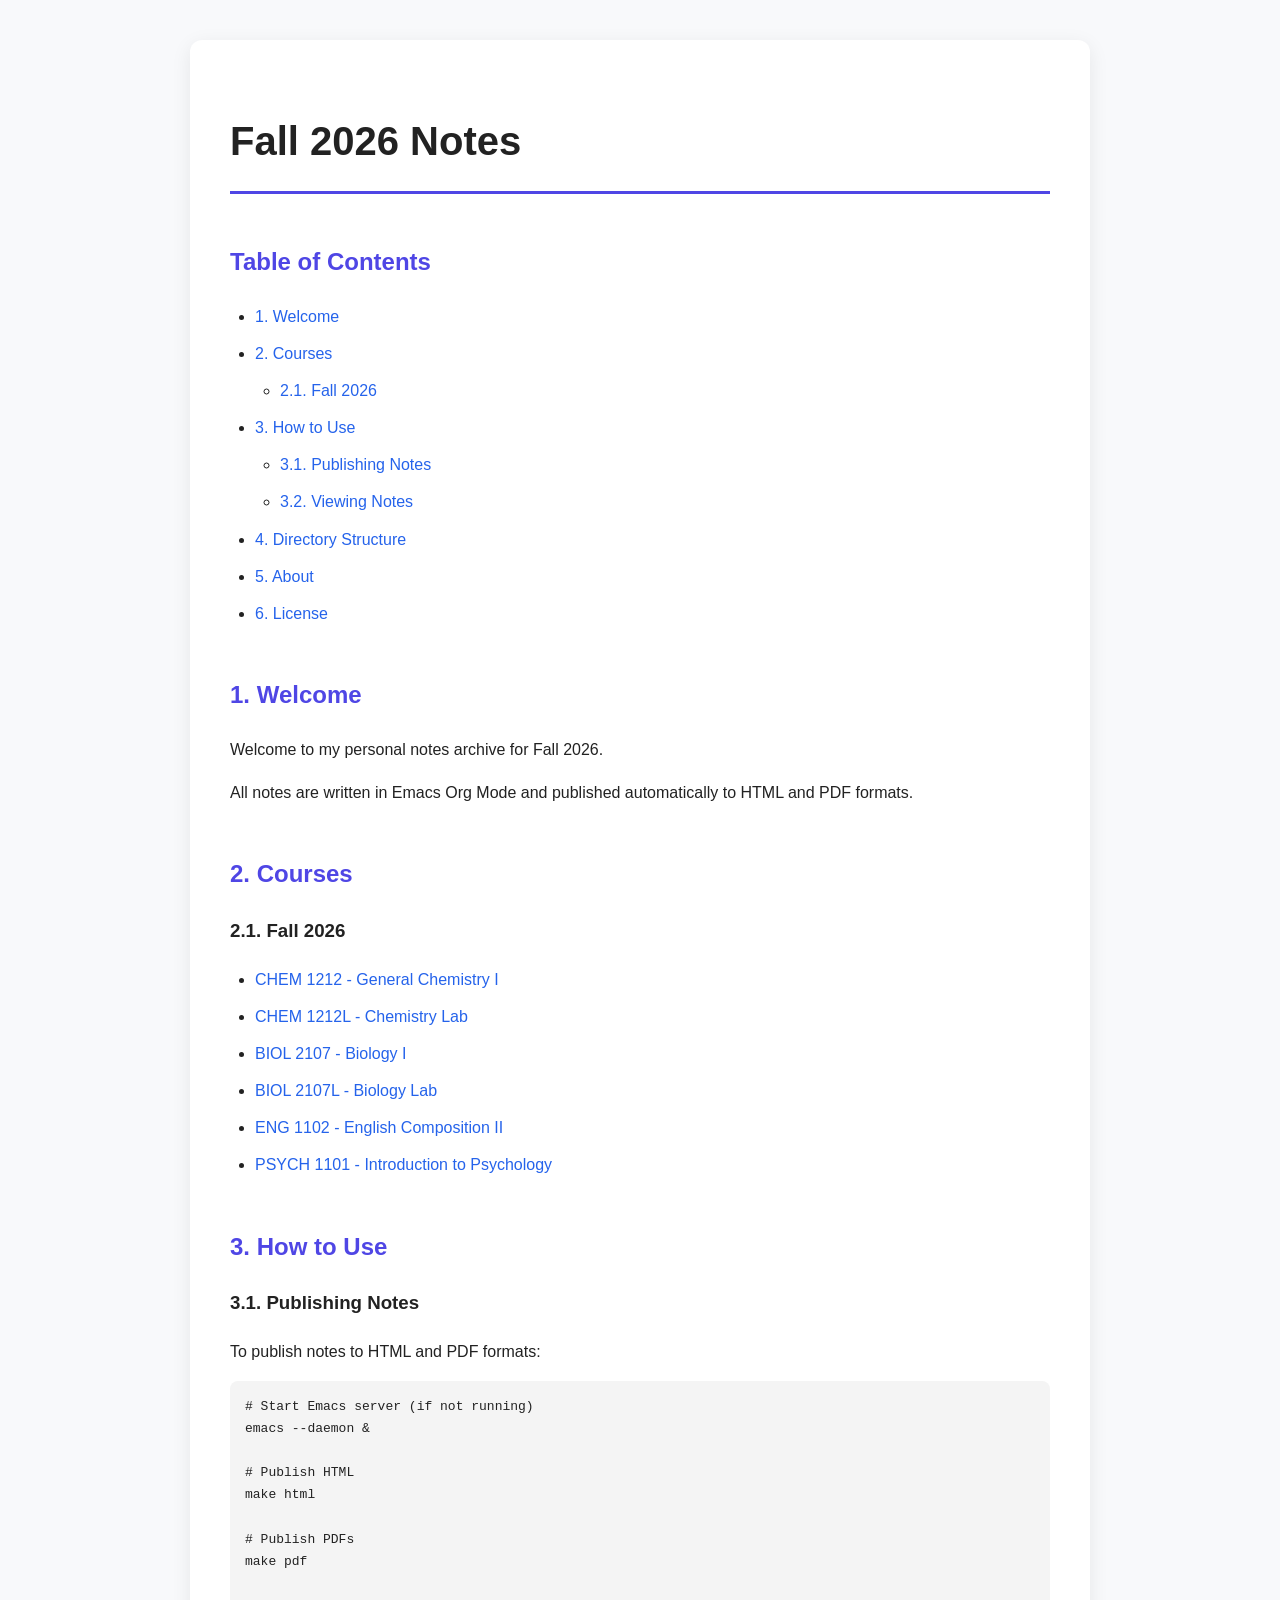
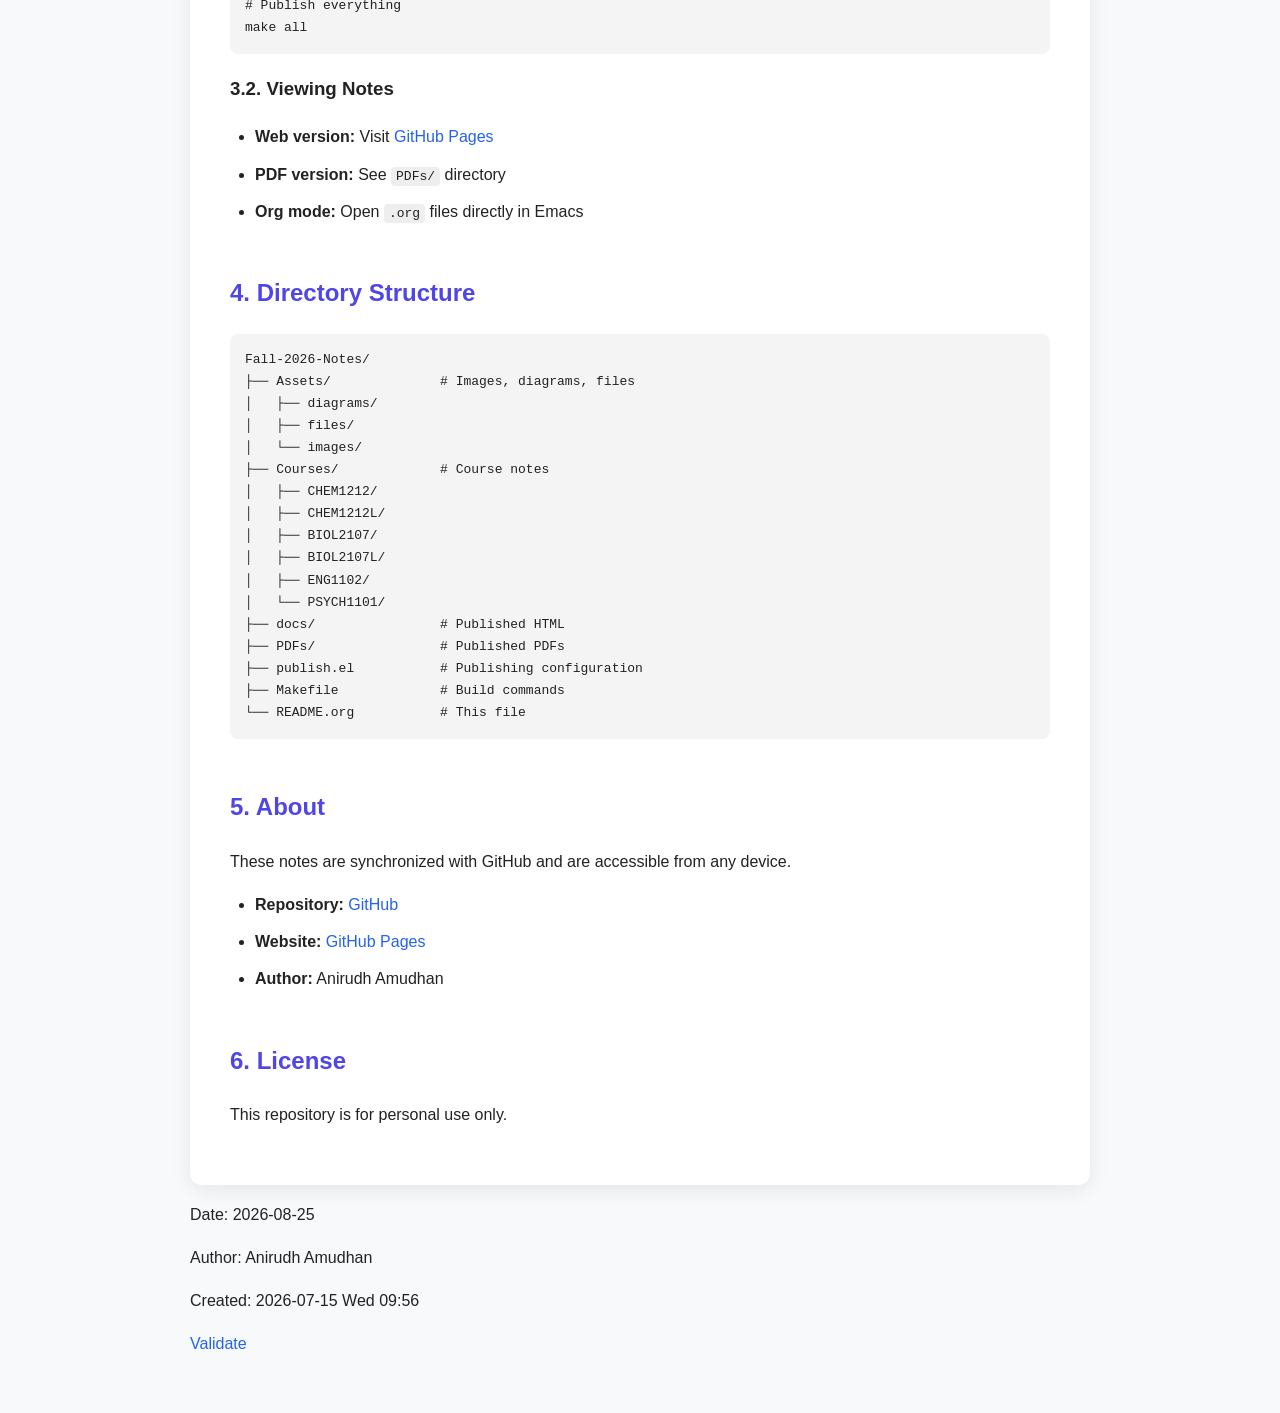
==== docs/index.html @ 88d2b8a2 "Fix homepage to show course links from README.org - Split publish.el into course pages and homepage " ====
<?xml version="1.0" encoding="utf-8"?>
<!DOCTYPE html PUBLIC "-//W3C//DTD XHTML 1.0 Strict//EN"
"http://www.w3.org/TR/xhtml1/DTD/xhtml1-strict.dtd">
<html xmlns="http://www.w3.org/1999/xhtml" lang="en" xml:lang="en">
<head>
<!-- 2026-07-15 Wed 09:56 -->
<meta http-equiv="Content-Type" content="text/html;charset=utf-8" />
<meta name="viewport" content="width=device-width, initial-scale=1" />
<title>Fall 2026 Notes</title>
<meta name="author" content="Anirudh Amudhan" />
<meta name="generator" content="Org Mode" />
<link rel="stylesheet" href="css/style.css" />
</head>
<body>
<div id="content" class="content">
<h1 class="title">Fall 2026 Notes</h1>
<div id="table-of-contents" role="doc-toc">
<h2>Table of Contents</h2>
<div id="text-table-of-contents" role="doc-toc">
<ul>
<li><a href="#org826de14">1. Welcome</a></li>
<li><a href="#org9e696e9">2. Courses</a>
<ul>
<li><a href="#org8367fbf">2.1. Fall 2026</a></li>
</ul>
</li>
<li><a href="#orgd9b76ab">3. How to Use</a>
<ul>
<li><a href="#org2c7f3a4">3.1. Publishing Notes</a></li>
<li><a href="#org93fdc31">3.2. Viewing Notes</a></li>
</ul>
</li>
<li><a href="#orge3d239a">4. Directory Structure</a></li>
<li><a href="#org1a268de">5. About</a></li>
<li><a href="#org29ca7f3">6. License</a></li>
</ul>
</div>
</div>
<div id="outline-container-org826de14" class="outline-2">
<h2 id="org826de14"><span class="section-number-2">1.</span> Welcome</h2>
<div class="outline-text-2" id="text-1">
<p>
Welcome to my personal notes archive for Fall 2026.
</p>

<p>
All notes are written in Emacs Org Mode and published automatically to HTML and PDF formats.
</p>
</div>
</div>
<div id="outline-container-org9e696e9" class="outline-2">
<h2 id="org9e696e9"><span class="section-number-2">2.</span> Courses</h2>
<div class="outline-text-2" id="text-2">
</div>
<div id="outline-container-org8367fbf" class="outline-3">
<h3 id="org8367fbf"><span class="section-number-3">2.1.</span> Fall 2026</h3>
<div class="outline-text-3" id="text-2-1">
<ul class="org-ul">
<li><a href="Courses/CHEM1212/index.html">CHEM 1212 - General Chemistry I</a></li>
<li><a href="Courses/CHEM1212L/index.html">CHEM 1212L - Chemistry Lab</a></li>
<li><a href="Courses/BIOL2107/index.html">BIOL 2107 - Biology I</a></li>
<li><a href="Courses/BIOL2107L/index.html">BIOL 2107L - Biology Lab</a></li>
<li><a href="Courses/ENG1102/index.html">ENG 1102 - English Composition II</a></li>
<li><a href="Courses/PSYCH1101/index.html">PSYCH 1101 - Introduction to Psychology</a></li>
</ul>
</div>
</div>
</div>
<div id="outline-container-orgd9b76ab" class="outline-2">
<h2 id="orgd9b76ab"><span class="section-number-2">3.</span> How to Use</h2>
<div class="outline-text-2" id="text-3">
</div>
<div id="outline-container-org2c7f3a4" class="outline-3">
<h3 id="org2c7f3a4"><span class="section-number-3">3.1.</span> Publishing Notes</h3>
<div class="outline-text-3" id="text-3-1">
<p>
To publish notes to HTML and PDF formats:
</p>

<div class="org-src-container">
<pre class="src src-bash"># Start Emacs server (if not running)
emacs --daemon &amp;

# Publish HTML
make html

# Publish PDFs
make pdf

# Publish everything
make all
</pre>
</div>
</div>
</div>
<div id="outline-container-org93fdc31" class="outline-3">
<h3 id="org93fdc31"><span class="section-number-3">3.2.</span> Viewing Notes</h3>
<div class="outline-text-3" id="text-3-2">
<ul class="org-ul">
<li><b>Web version:</b> Visit <a href="https://anirudhamudhan2008-sudo.github.io/Fall-2026-Notes/">GitHub Pages</a></li>
<li><b>PDF version:</b> See <code>PDFs/</code> directory</li>
<li><b>Org mode:</b> Open <code>.org</code> files directly in Emacs</li>
</ul>
</div>
</div>
</div>
<div id="outline-container-orge3d239a" class="outline-2">
<h2 id="orge3d239a"><span class="section-number-2">4.</span> Directory Structure</h2>
<div class="outline-text-2" id="text-4">
<div class="org-src-container">
<pre class="src src-nil">Fall-2026-Notes/
├── Assets/              # Images, diagrams, files
│   ├── diagrams/
│   ├── files/
│   └── images/
├── Courses/             # Course notes
│   ├── CHEM1212/
│   ├── CHEM1212L/
│   ├── BIOL2107/
│   ├── BIOL2107L/
│   ├── ENG1102/
│   └── PSYCH1101/
├── docs/                # Published HTML
├── PDFs/                # Published PDFs
├── publish.el           # Publishing configuration
├── Makefile             # Build commands
└── README.org           # This file
</pre>
</div>
</div>
</div>
<div id="outline-container-org1a268de" class="outline-2">
<h2 id="org1a268de"><span class="section-number-2">5.</span> About</h2>
<div class="outline-text-2" id="text-5">
<p>
These notes are synchronized with GitHub and are accessible from any device.
</p>

<ul class="org-ul">
<li><b>Repository:</b> <a href="https://github.com/anirudhamudhan2008-sudo/Fall-2026-Notes">GitHub</a></li>
<li><b>Website:</b> <a href="https://anirudhamudhan2008-sudo.github.io/Fall-2026-Notes/">GitHub Pages</a></li>
<li><b>Author:</b> Anirudh Amudhan</li>
</ul>
</div>
</div>
<div id="outline-container-org29ca7f3" class="outline-2">
<h2 id="org29ca7f3"><span class="section-number-2">6.</span> License</h2>
<div class="outline-text-2" id="text-6">
<p>
This repository is for personal use only.
</p>
</div>
</div>
</div>
<div id="postamble" class="status">
<p class="date">Date: 2026-08-25</p>
<p class="author">Author: Anirudh Amudhan</p>
<p class="date">Created: 2026-07-15 Wed 09:56</p>
<p class="validation"><a href="https://validator.w3.org/check?uri=referer">Validate</a></p>
</div>
</body>
</html>
---- docs/css/style.css ----
body {
    font-family: -apple-system, BlinkMacSystemFont, "Segoe UI", sans-serif;
    max-width: 900px;
    margin: auto;
    padding: 40px;
    background: #f8f9fb;
    color: #222;
    line-height: 1.7;
}

#content {
    background: white;
    padding: 40px;
    border-radius: 12px;
    box-shadow: 0 5px 20px rgba(0,0,0,.08);
}

h1 {
    font-size: 2.5em;
    border-bottom: 3px solid #4f46e5;
    padding-bottom: .4em;
}

h2 {
    color: #4f46e5;
    margin-top: 2em;
}

a {
    color: #2563eb;
    text-decoration: none;
}

a:hover {
    text-decoration: underline;
}

ul {
    padding-left: 25px;
}

li {
    margin: 10px 0;
}

pre {
    background: #f4f4f4;
    padding: 15px;
    border-radius: 8px;
    overflow-x: auto;
}

code {
    background: #eeeeee;
    padding: 2px 5px;
    border-radius: 4px;
}
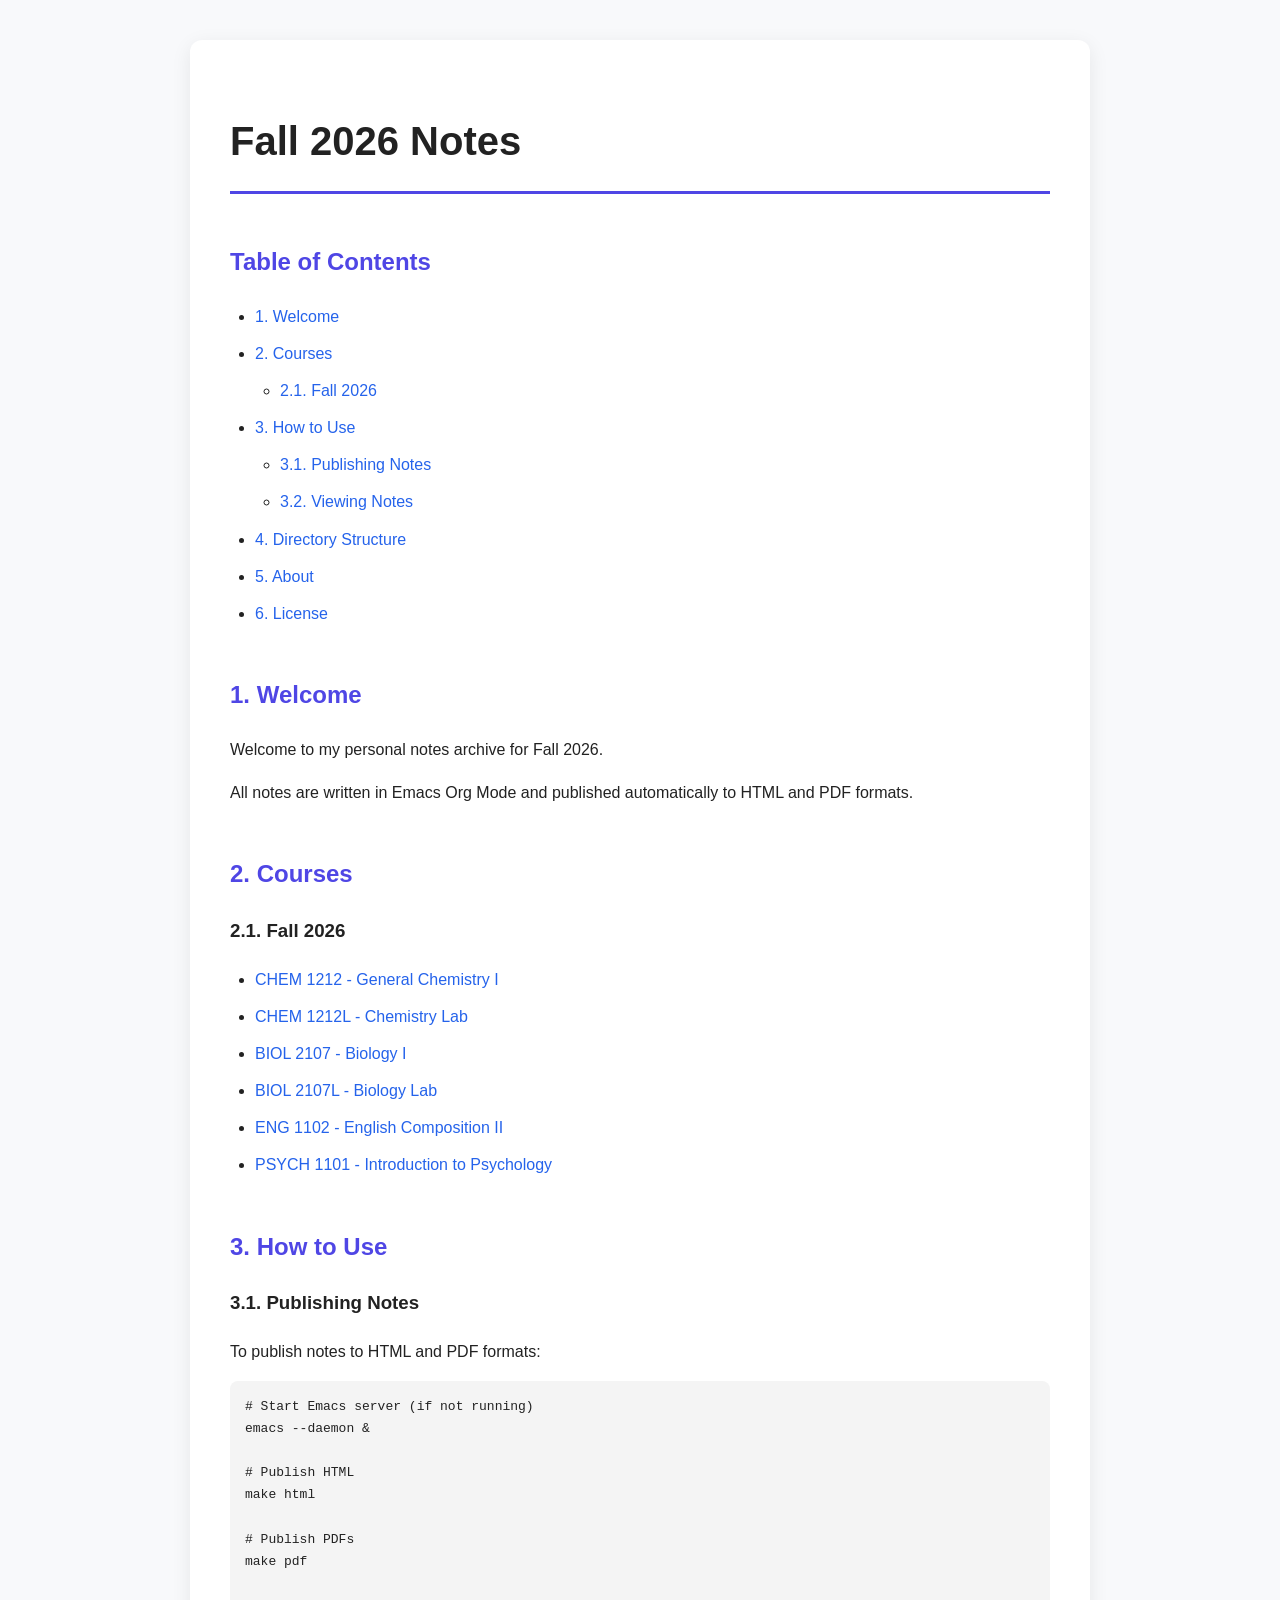
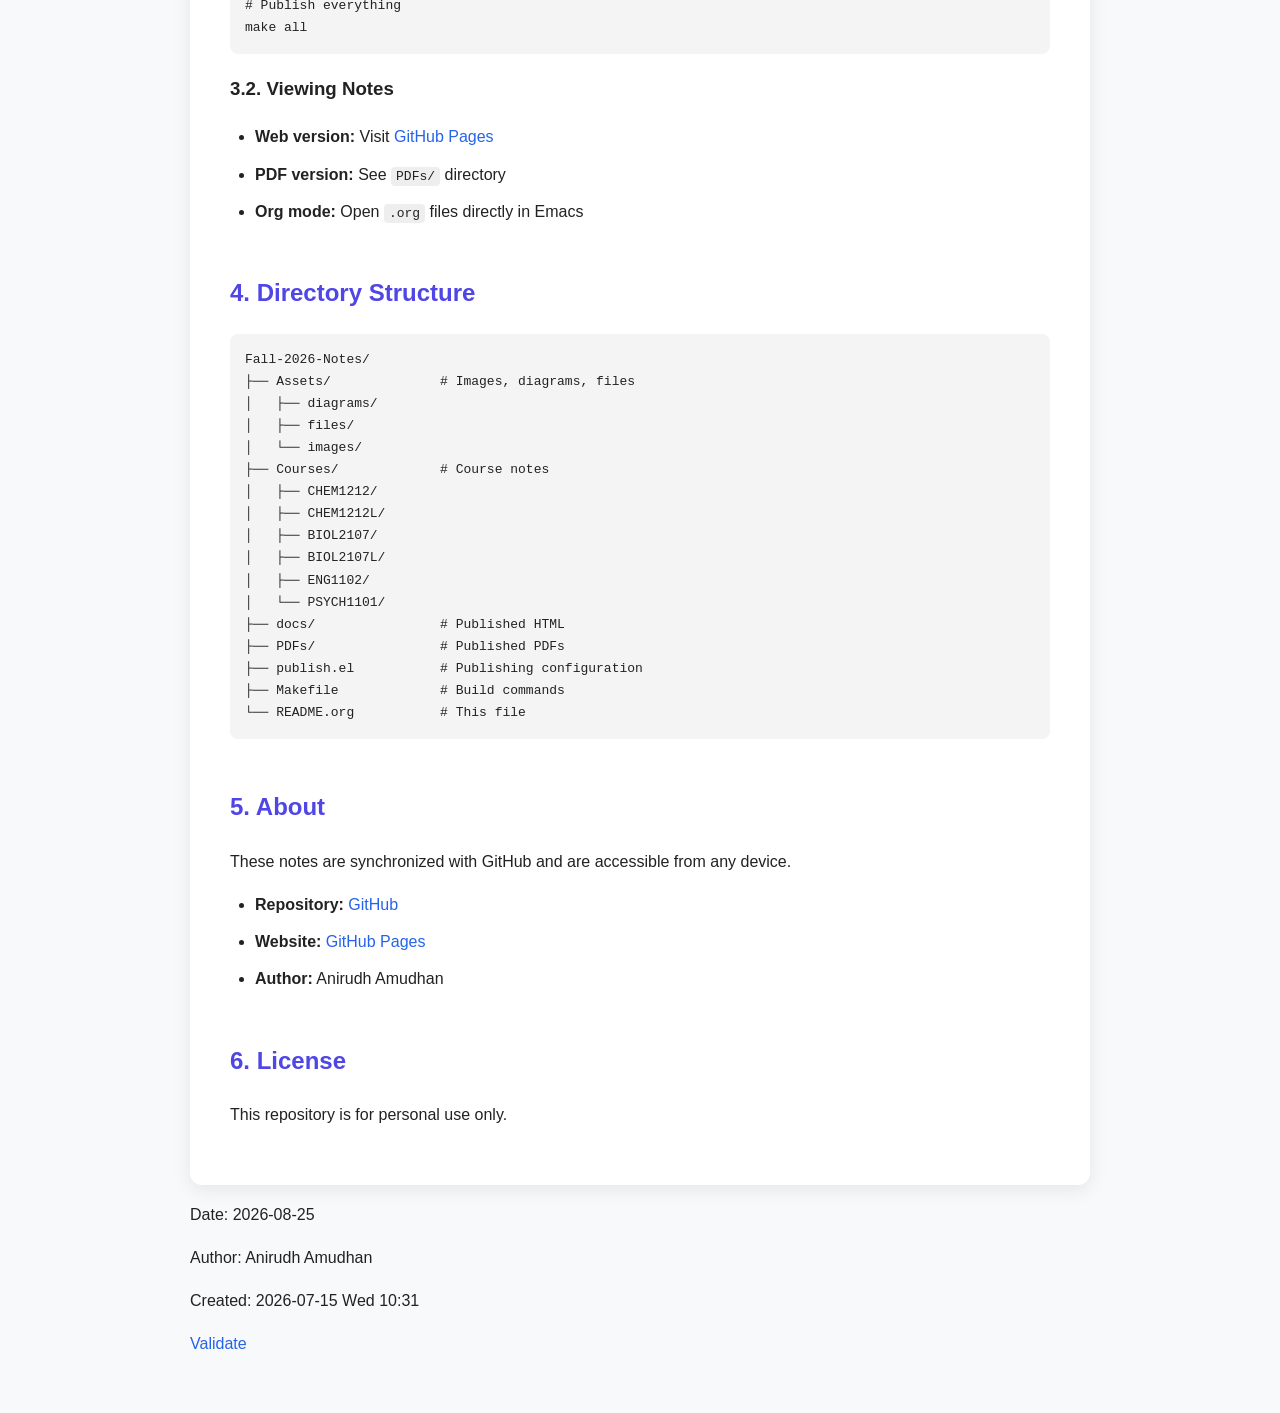
==== commit 443054e0: "Strip course templates to minimal headers" ====
--- a/docs/index.html
+++ b/docs/index.html
@@ -3,7 +3,7 @@
 "http://www.w3.org/TR/xhtml1/DTD/xhtml1-strict.dtd">
 <html xmlns="http://www.w3.org/1999/xhtml" lang="en" xml:lang="en">
 <head>
-<!-- 2026-07-15 Wed 09:56 -->
+<!-- 2026-07-15 Wed 10:31 -->
 <meta http-equiv="Content-Type" content="text/html;charset=utf-8" />
 <meta name="viewport" content="width=device-width, initial-scale=1" />
 <title>Fall 2026 Notes</title>
@@ -18,26 +18,26 @@
 <h2>Table of Contents</h2>
 <div id="text-table-of-contents" role="doc-toc">
 <ul>
-<li><a href="#org826de14">1. Welcome</a></li>
-<li><a href="#org9e696e9">2. Courses</a>
+<li><a href="#org5e2c9c4">1. Welcome</a></li>
+<li><a href="#org1e473df">2. Courses</a>
 <ul>
-<li><a href="#org8367fbf">2.1. Fall 2026</a></li>
+<li><a href="#org0cdcfad">2.1. Fall 2026</a></li>
 </ul>
 </li>
-<li><a href="#orgd9b76ab">3. How to Use</a>
+<li><a href="#org1c85492">3. How to Use</a>
 <ul>
-<li><a href="#org2c7f3a4">3.1. Publishing Notes</a></li>
-<li><a href="#org93fdc31">3.2. Viewing Notes</a></li>
+<li><a href="#org41834ad">3.1. Publishing Notes</a></li>
+<li><a href="#org9daf7d3">3.2. Viewing Notes</a></li>
 </ul>
 </li>
-<li><a href="#orge3d239a">4. Directory Structure</a></li>
-<li><a href="#org1a268de">5. About</a></li>
-<li><a href="#org29ca7f3">6. License</a></li>
+<li><a href="#org352fda7">4. Directory Structure</a></li>
+<li><a href="#org4aa1f5e">5. About</a></li>
+<li><a href="#orgd0a2be2">6. License</a></li>
 </ul>
 </div>
 </div>
-<div id="outline-container-org826de14" class="outline-2">
-<h2 id="org826de14"><span class="section-number-2">1.</span> Welcome</h2>
+<div id="outline-container-org5e2c9c4" class="outline-2">
+<h2 id="org5e2c9c4"><span class="section-number-2">1.</span> Welcome</h2>
 <div class="outline-text-2" id="text-1">
 <p>
 Welcome to my personal notes archive for Fall 2026.
@@ -48,12 +48,12 @@
 </p>
 </div>
 </div>
-<div id="outline-container-org9e696e9" class="outline-2">
-<h2 id="org9e696e9"><span class="section-number-2">2.</span> Courses</h2>
+<div id="outline-container-org1e473df" class="outline-2">
+<h2 id="org1e473df"><span class="section-number-2">2.</span> Courses</h2>
 <div class="outline-text-2" id="text-2">
 </div>
-<div id="outline-container-org8367fbf" class="outline-3">
-<h3 id="org8367fbf"><span class="section-number-3">2.1.</span> Fall 2026</h3>
+<div id="outline-container-org0cdcfad" class="outline-3">
+<h3 id="org0cdcfad"><span class="section-number-3">2.1.</span> Fall 2026</h3>
 <div class="outline-text-3" id="text-2-1">
 <ul class="org-ul">
 <li><a href="Courses/CHEM1212/index.html">CHEM 1212 - General Chemistry I</a></li>
@@ -66,12 +66,12 @@
 </div>
 </div>
 </div>
-<div id="outline-container-orgd9b76ab" class="outline-2">
-<h2 id="orgd9b76ab"><span class="section-number-2">3.</span> How to Use</h2>
+<div id="outline-container-org1c85492" class="outline-2">
+<h2 id="org1c85492"><span class="section-number-2">3.</span> How to Use</h2>
 <div class="outline-text-2" id="text-3">
 </div>
-<div id="outline-container-org2c7f3a4" class="outline-3">
-<h3 id="org2c7f3a4"><span class="section-number-3">3.1.</span> Publishing Notes</h3>
+<div id="outline-container-org41834ad" class="outline-3">
+<h3 id="org41834ad"><span class="section-number-3">3.1.</span> Publishing Notes</h3>
 <div class="outline-text-3" id="text-3-1">
 <p>
 To publish notes to HTML and PDF formats:
@@ -93,8 +93,8 @@
 </div>
 </div>
 </div>
-<div id="outline-container-org93fdc31" class="outline-3">
-<h3 id="org93fdc31"><span class="section-number-3">3.2.</span> Viewing Notes</h3>
+<div id="outline-container-org9daf7d3" class="outline-3">
+<h3 id="org9daf7d3"><span class="section-number-3">3.2.</span> Viewing Notes</h3>
 <div class="outline-text-3" id="text-3-2">
 <ul class="org-ul">
 <li><b>Web version:</b> Visit <a href="https://anirudhamudhan2008-sudo.github.io/Fall-2026-Notes/">GitHub Pages</a></li>
@@ -104,8 +104,8 @@
 </div>
 </div>
 </div>
-<div id="outline-container-orge3d239a" class="outline-2">
-<h2 id="orge3d239a"><span class="section-number-2">4.</span> Directory Structure</h2>
+<div id="outline-container-org352fda7" class="outline-2">
+<h2 id="org352fda7"><span class="section-number-2">4.</span> Directory Structure</h2>
 <div class="outline-text-2" id="text-4">
 <div class="org-src-container">
 <pre class="src src-nil">Fall-2026-Notes/
@@ -129,8 +129,8 @@
 </div>
 </div>
 </div>
-<div id="outline-container-org1a268de" class="outline-2">
-<h2 id="org1a268de"><span class="section-number-2">5.</span> About</h2>
+<div id="outline-container-org4aa1f5e" class="outline-2">
+<h2 id="org4aa1f5e"><span class="section-number-2">5.</span> About</h2>
 <div class="outline-text-2" id="text-5">
 <p>
 These notes are synchronized with GitHub and are accessible from any device.
@@ -143,8 +143,8 @@
 </ul>
 </div>
 </div>
-<div id="outline-container-org29ca7f3" class="outline-2">
-<h2 id="org29ca7f3"><span class="section-number-2">6.</span> License</h2>
+<div id="outline-container-orgd0a2be2" class="outline-2">
+<h2 id="orgd0a2be2"><span class="section-number-2">6.</span> License</h2>
 <div class="outline-text-2" id="text-6">
 <p>
 This repository is for personal use only.
@@ -155,7 +155,7 @@
 <div id="postamble" class="status">
 <p class="date">Date: 2026-08-25</p>
 <p class="author">Author: Anirudh Amudhan</p>
-<p class="date">Created: 2026-07-15 Wed 09:56</p>
+<p class="date">Created: 2026-07-15 Wed 10:31</p>
 <p class="validation"><a href="https://validator.w3.org/check?uri=referer">Validate</a></p>
 </div>
 </body>
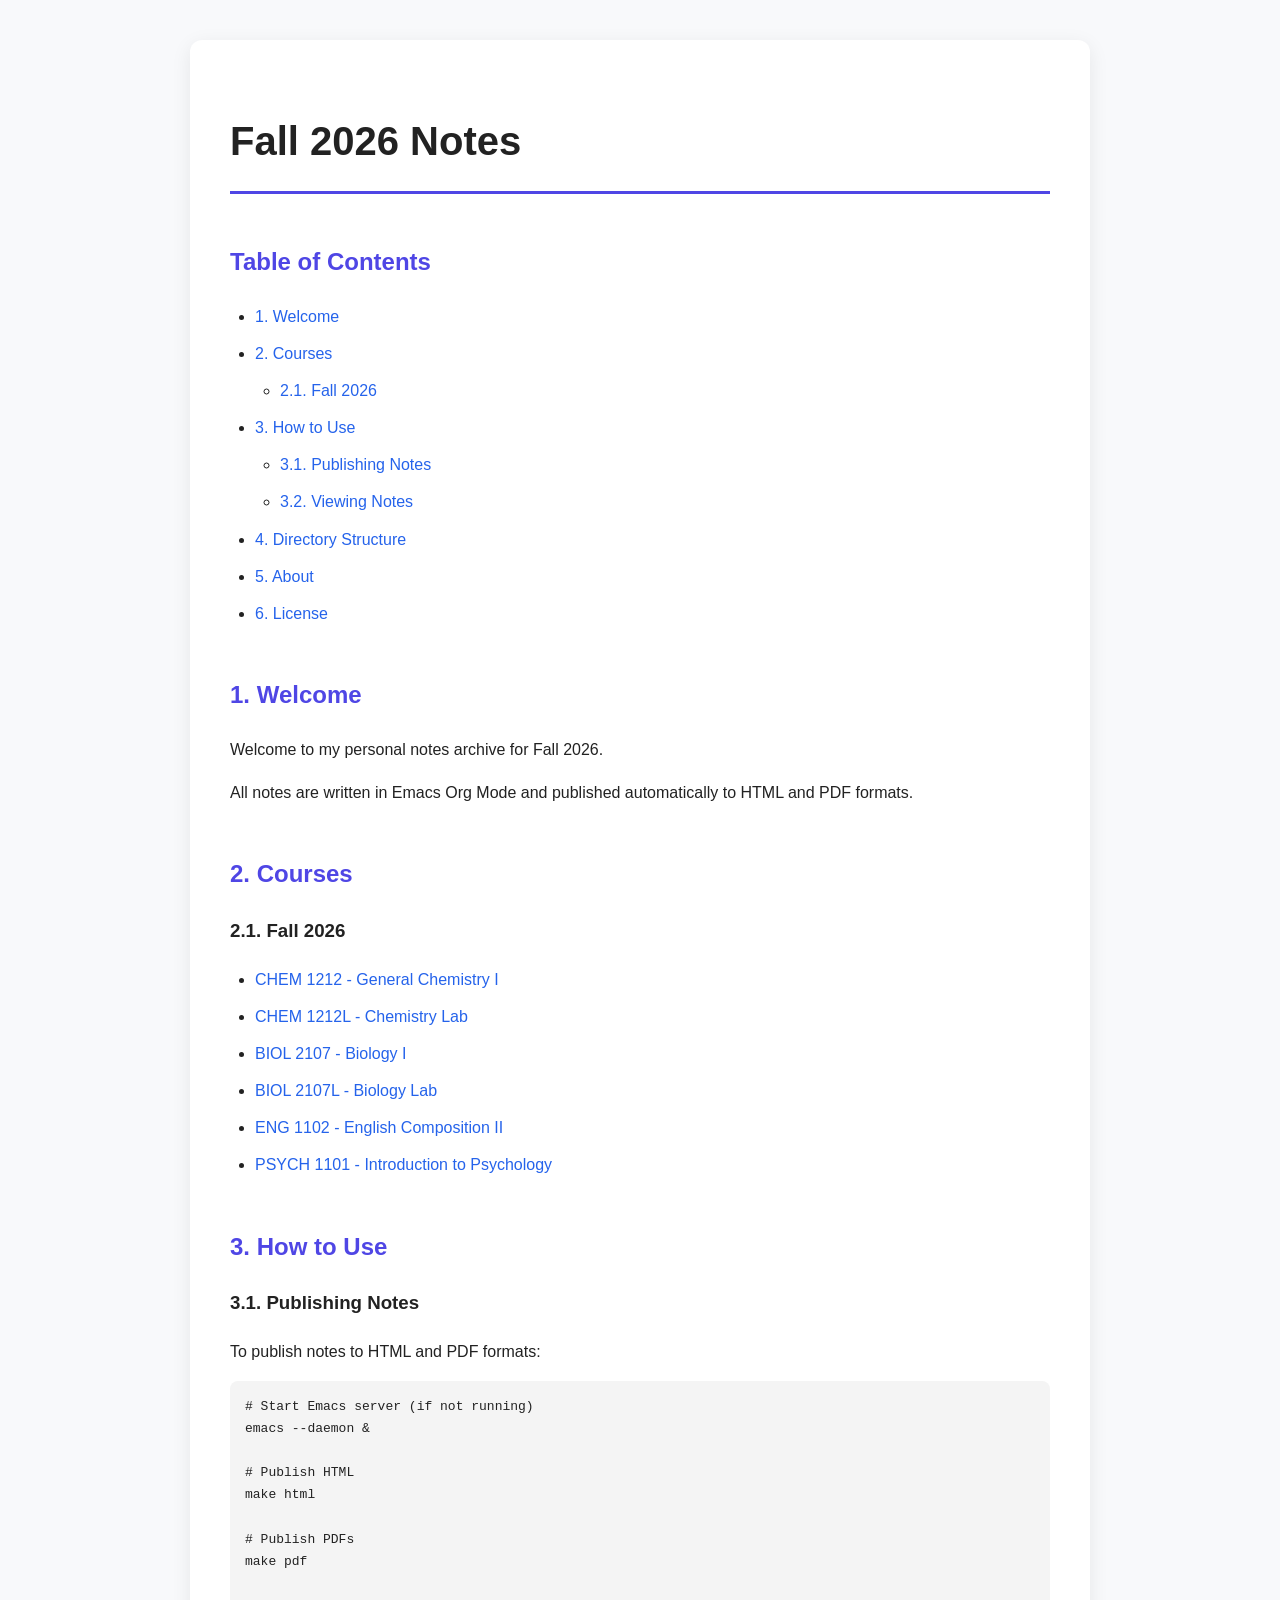
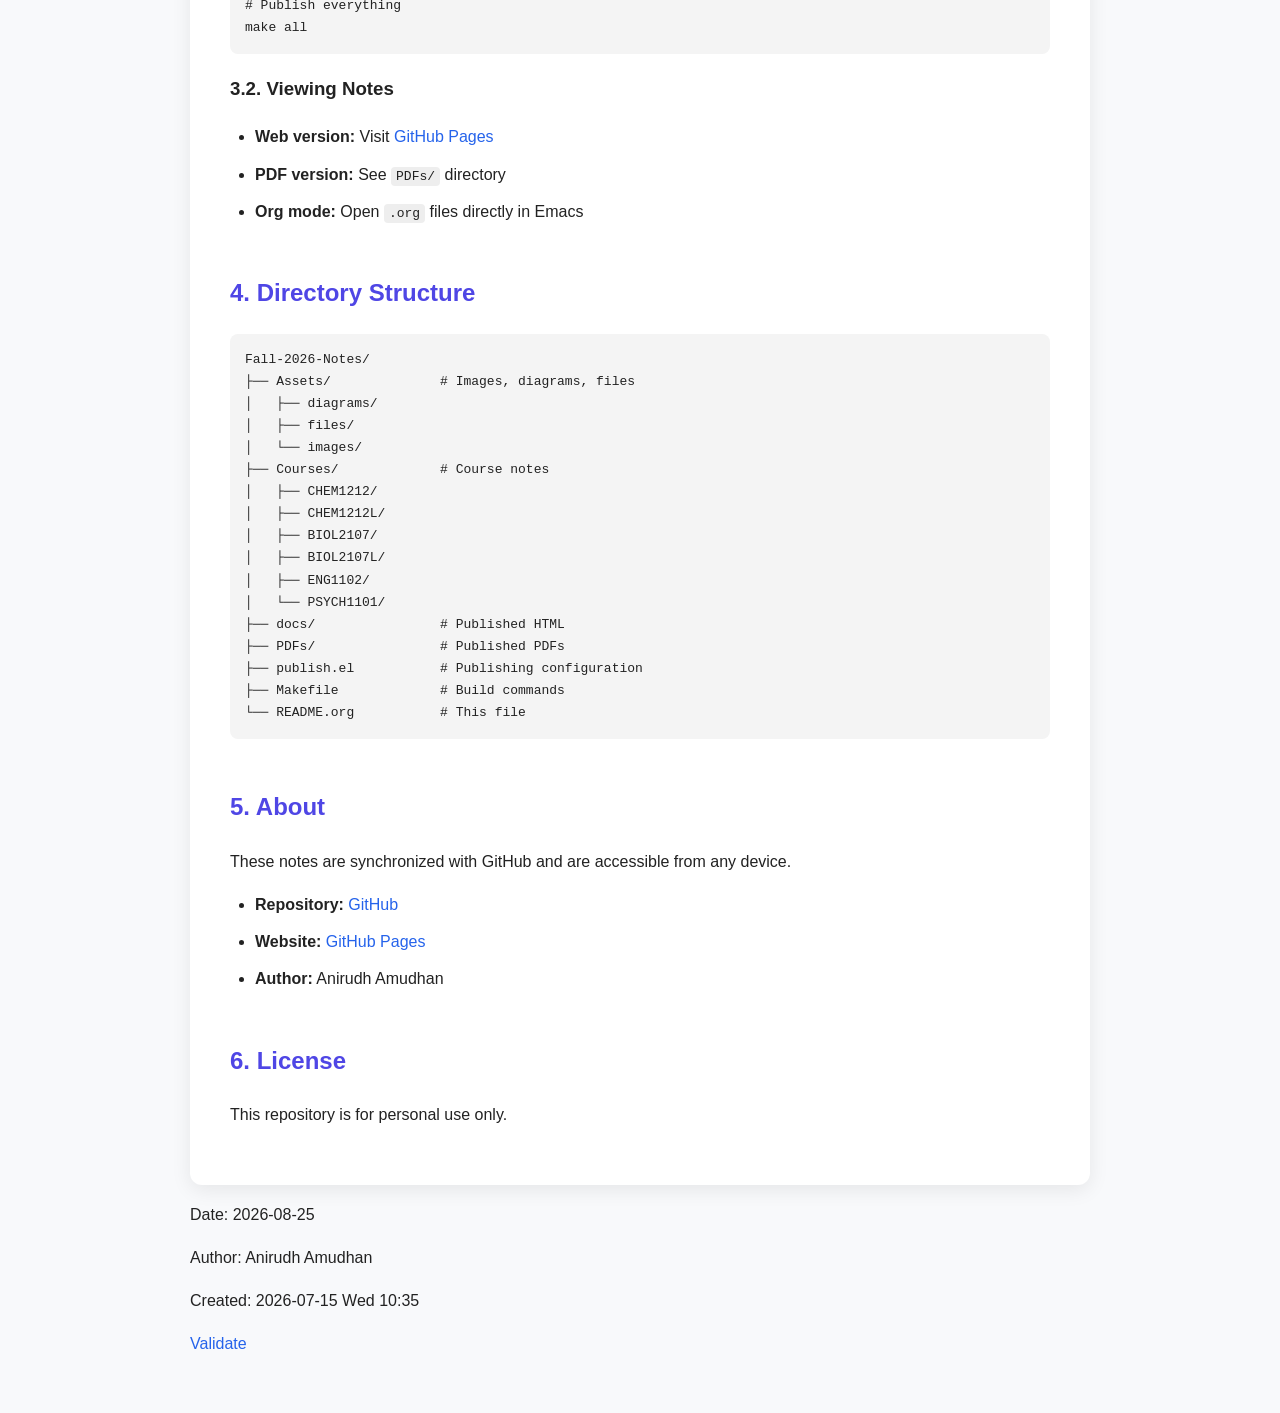
==== commit 5d0ba580: "Clear publish cache and regenerate all HTML" ====
--- a/docs/index.html
+++ b/docs/index.html
@@ -3,7 +3,7 @@
 "http://www.w3.org/TR/xhtml1/DTD/xhtml1-strict.dtd">
 <html xmlns="http://www.w3.org/1999/xhtml" lang="en" xml:lang="en">
 <head>
-<!-- 2026-07-15 Wed 10:31 -->
+<!-- 2026-07-15 Wed 10:35 -->
 <meta http-equiv="Content-Type" content="text/html;charset=utf-8" />
 <meta name="viewport" content="width=device-width, initial-scale=1" />
 <title>Fall 2026 Notes</title>
@@ -18,26 +18,26 @@
 <h2>Table of Contents</h2>
 <div id="text-table-of-contents" role="doc-toc">
 <ul>
-<li><a href="#org5e2c9c4">1. Welcome</a></li>
-<li><a href="#org1e473df">2. Courses</a>
+<li><a href="#orgc6f60c0">1. Welcome</a></li>
+<li><a href="#orga45af94">2. Courses</a>
 <ul>
-<li><a href="#org0cdcfad">2.1. Fall 2026</a></li>
+<li><a href="#org72126eb">2.1. Fall 2026</a></li>
 </ul>
 </li>
-<li><a href="#org1c85492">3. How to Use</a>
+<li><a href="#org641904d">3. How to Use</a>
 <ul>
-<li><a href="#org41834ad">3.1. Publishing Notes</a></li>
-<li><a href="#org9daf7d3">3.2. Viewing Notes</a></li>
+<li><a href="#org801814f">3.1. Publishing Notes</a></li>
+<li><a href="#org4b0f706">3.2. Viewing Notes</a></li>
 </ul>
 </li>
-<li><a href="#org352fda7">4. Directory Structure</a></li>
-<li><a href="#org4aa1f5e">5. About</a></li>
-<li><a href="#orgd0a2be2">6. License</a></li>
+<li><a href="#orgc5f446e">4. Directory Structure</a></li>
+<li><a href="#org8c2c9dd">5. About</a></li>
+<li><a href="#org0dc1239">6. License</a></li>
 </ul>
 </div>
 </div>
-<div id="outline-container-org5e2c9c4" class="outline-2">
-<h2 id="org5e2c9c4"><span class="section-number-2">1.</span> Welcome</h2>
+<div id="outline-container-orgc6f60c0" class="outline-2">
+<h2 id="orgc6f60c0"><span class="section-number-2">1.</span> Welcome</h2>
 <div class="outline-text-2" id="text-1">
 <p>
 Welcome to my personal notes archive for Fall 2026.
@@ -48,12 +48,12 @@
 </p>
 </div>
 </div>
-<div id="outline-container-org1e473df" class="outline-2">
-<h2 id="org1e473df"><span class="section-number-2">2.</span> Courses</h2>
+<div id="outline-container-orga45af94" class="outline-2">
+<h2 id="orga45af94"><span class="section-number-2">2.</span> Courses</h2>
 <div class="outline-text-2" id="text-2">
 </div>
-<div id="outline-container-org0cdcfad" class="outline-3">
-<h3 id="org0cdcfad"><span class="section-number-3">2.1.</span> Fall 2026</h3>
+<div id="outline-container-org72126eb" class="outline-3">
+<h3 id="org72126eb"><span class="section-number-3">2.1.</span> Fall 2026</h3>
 <div class="outline-text-3" id="text-2-1">
 <ul class="org-ul">
 <li><a href="Courses/CHEM1212/index.html">CHEM 1212 - General Chemistry I</a></li>
@@ -66,12 +66,12 @@
 </div>
 </div>
 </div>
-<div id="outline-container-org1c85492" class="outline-2">
-<h2 id="org1c85492"><span class="section-number-2">3.</span> How to Use</h2>
+<div id="outline-container-org641904d" class="outline-2">
+<h2 id="org641904d"><span class="section-number-2">3.</span> How to Use</h2>
 <div class="outline-text-2" id="text-3">
 </div>
-<div id="outline-container-org41834ad" class="outline-3">
-<h3 id="org41834ad"><span class="section-number-3">3.1.</span> Publishing Notes</h3>
+<div id="outline-container-org801814f" class="outline-3">
+<h3 id="org801814f"><span class="section-number-3">3.1.</span> Publishing Notes</h3>
 <div class="outline-text-3" id="text-3-1">
 <p>
 To publish notes to HTML and PDF formats:
@@ -93,8 +93,8 @@
 </div>
 </div>
 </div>
-<div id="outline-container-org9daf7d3" class="outline-3">
-<h3 id="org9daf7d3"><span class="section-number-3">3.2.</span> Viewing Notes</h3>
+<div id="outline-container-org4b0f706" class="outline-3">
+<h3 id="org4b0f706"><span class="section-number-3">3.2.</span> Viewing Notes</h3>
 <div class="outline-text-3" id="text-3-2">
 <ul class="org-ul">
 <li><b>Web version:</b> Visit <a href="https://anirudhamudhan2008-sudo.github.io/Fall-2026-Notes/">GitHub Pages</a></li>
@@ -104,8 +104,8 @@
 </div>
 </div>
 </div>
-<div id="outline-container-org352fda7" class="outline-2">
-<h2 id="org352fda7"><span class="section-number-2">4.</span> Directory Structure</h2>
+<div id="outline-container-orgc5f446e" class="outline-2">
+<h2 id="orgc5f446e"><span class="section-number-2">4.</span> Directory Structure</h2>
 <div class="outline-text-2" id="text-4">
 <div class="org-src-container">
 <pre class="src src-nil">Fall-2026-Notes/
@@ -129,8 +129,8 @@
 </div>
 </div>
 </div>
-<div id="outline-container-org4aa1f5e" class="outline-2">
-<h2 id="org4aa1f5e"><span class="section-number-2">5.</span> About</h2>
+<div id="outline-container-org8c2c9dd" class="outline-2">
+<h2 id="org8c2c9dd"><span class="section-number-2">5.</span> About</h2>
 <div class="outline-text-2" id="text-5">
 <p>
 These notes are synchronized with GitHub and are accessible from any device.
@@ -143,8 +143,8 @@
 </ul>
 </div>
 </div>
-<div id="outline-container-orgd0a2be2" class="outline-2">
-<h2 id="orgd0a2be2"><span class="section-number-2">6.</span> License</h2>
+<div id="outline-container-org0dc1239" class="outline-2">
+<h2 id="org0dc1239"><span class="section-number-2">6.</span> License</h2>
 <div class="outline-text-2" id="text-6">
 <p>
 This repository is for personal use only.
@@ -155,7 +155,7 @@
 <div id="postamble" class="status">
 <p class="date">Date: 2026-08-25</p>
 <p class="author">Author: Anirudh Amudhan</p>
-<p class="date">Created: 2026-07-15 Wed 10:31</p>
+<p class="date">Created: 2026-07-15 Wed 10:35</p>
 <p class="validation"><a href="https://validator.w3.org/check?uri=referer">Validate</a></p>
 </div>
 </body>
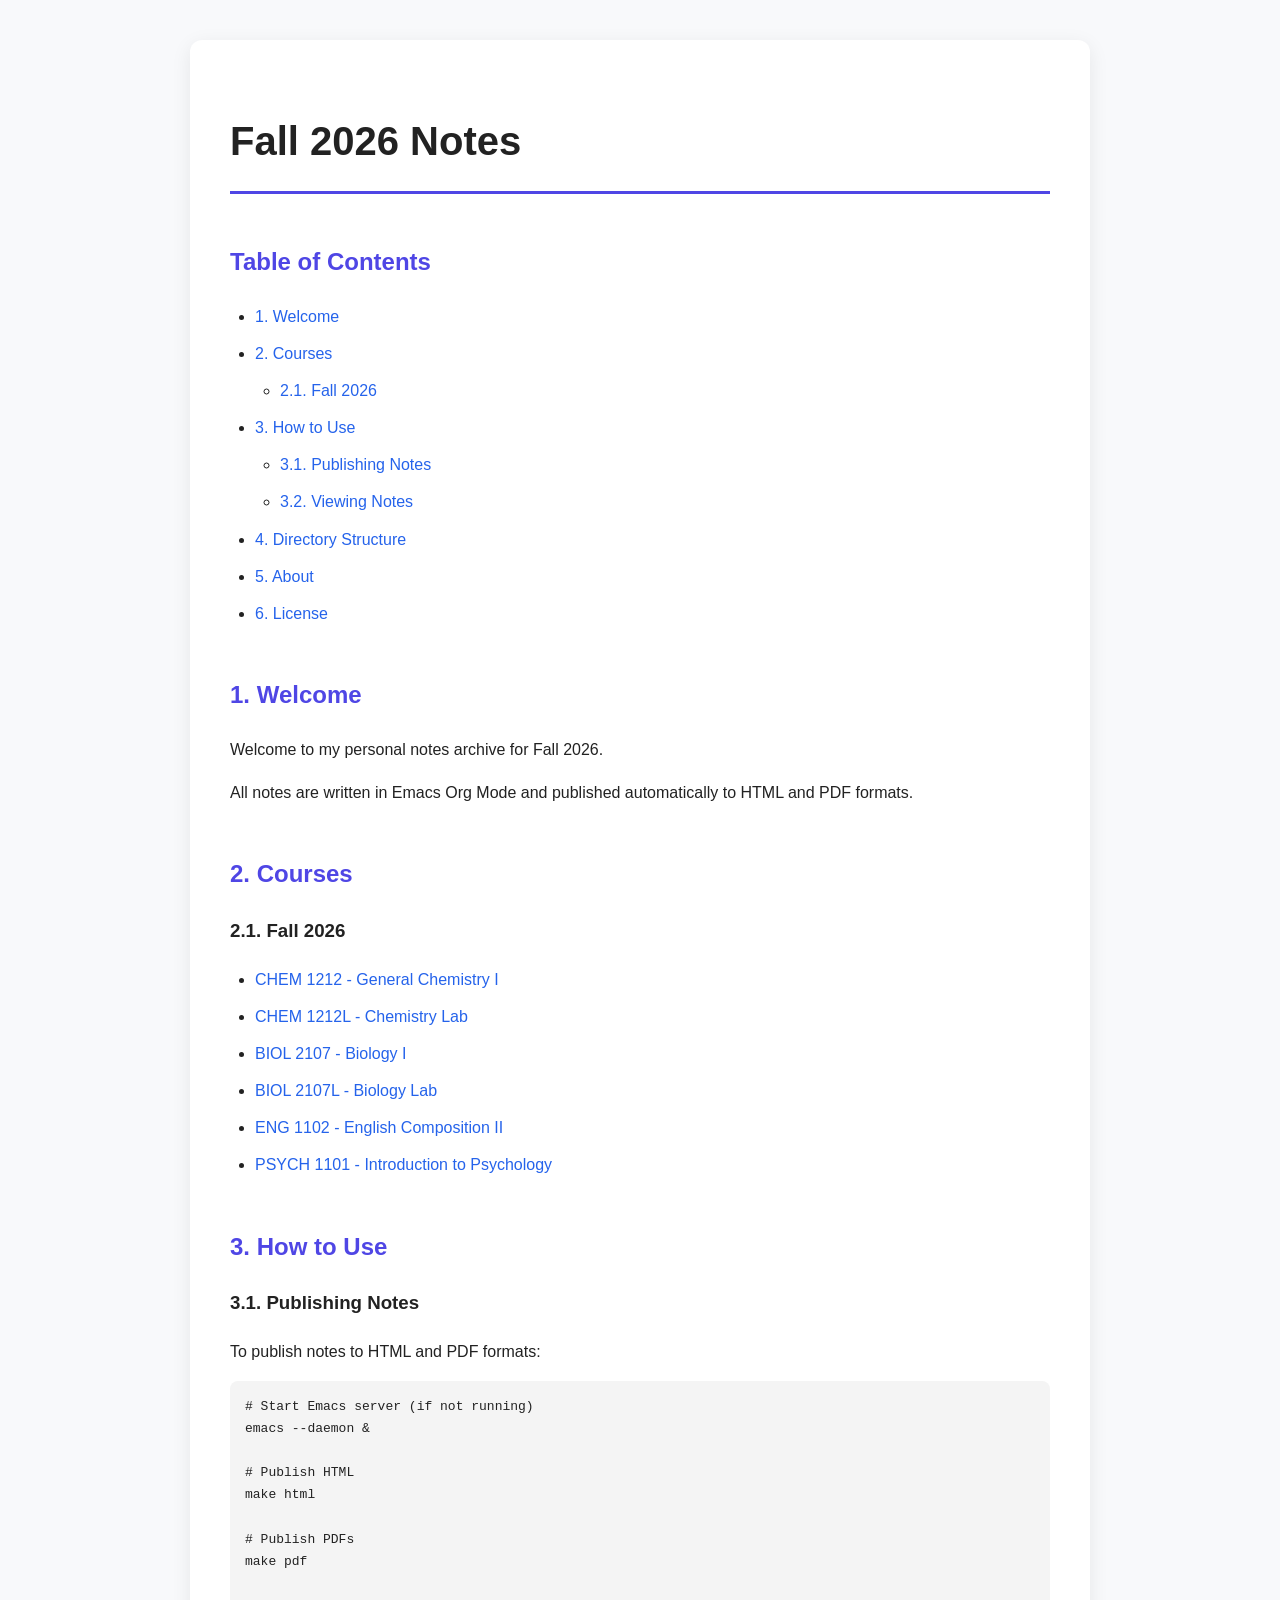
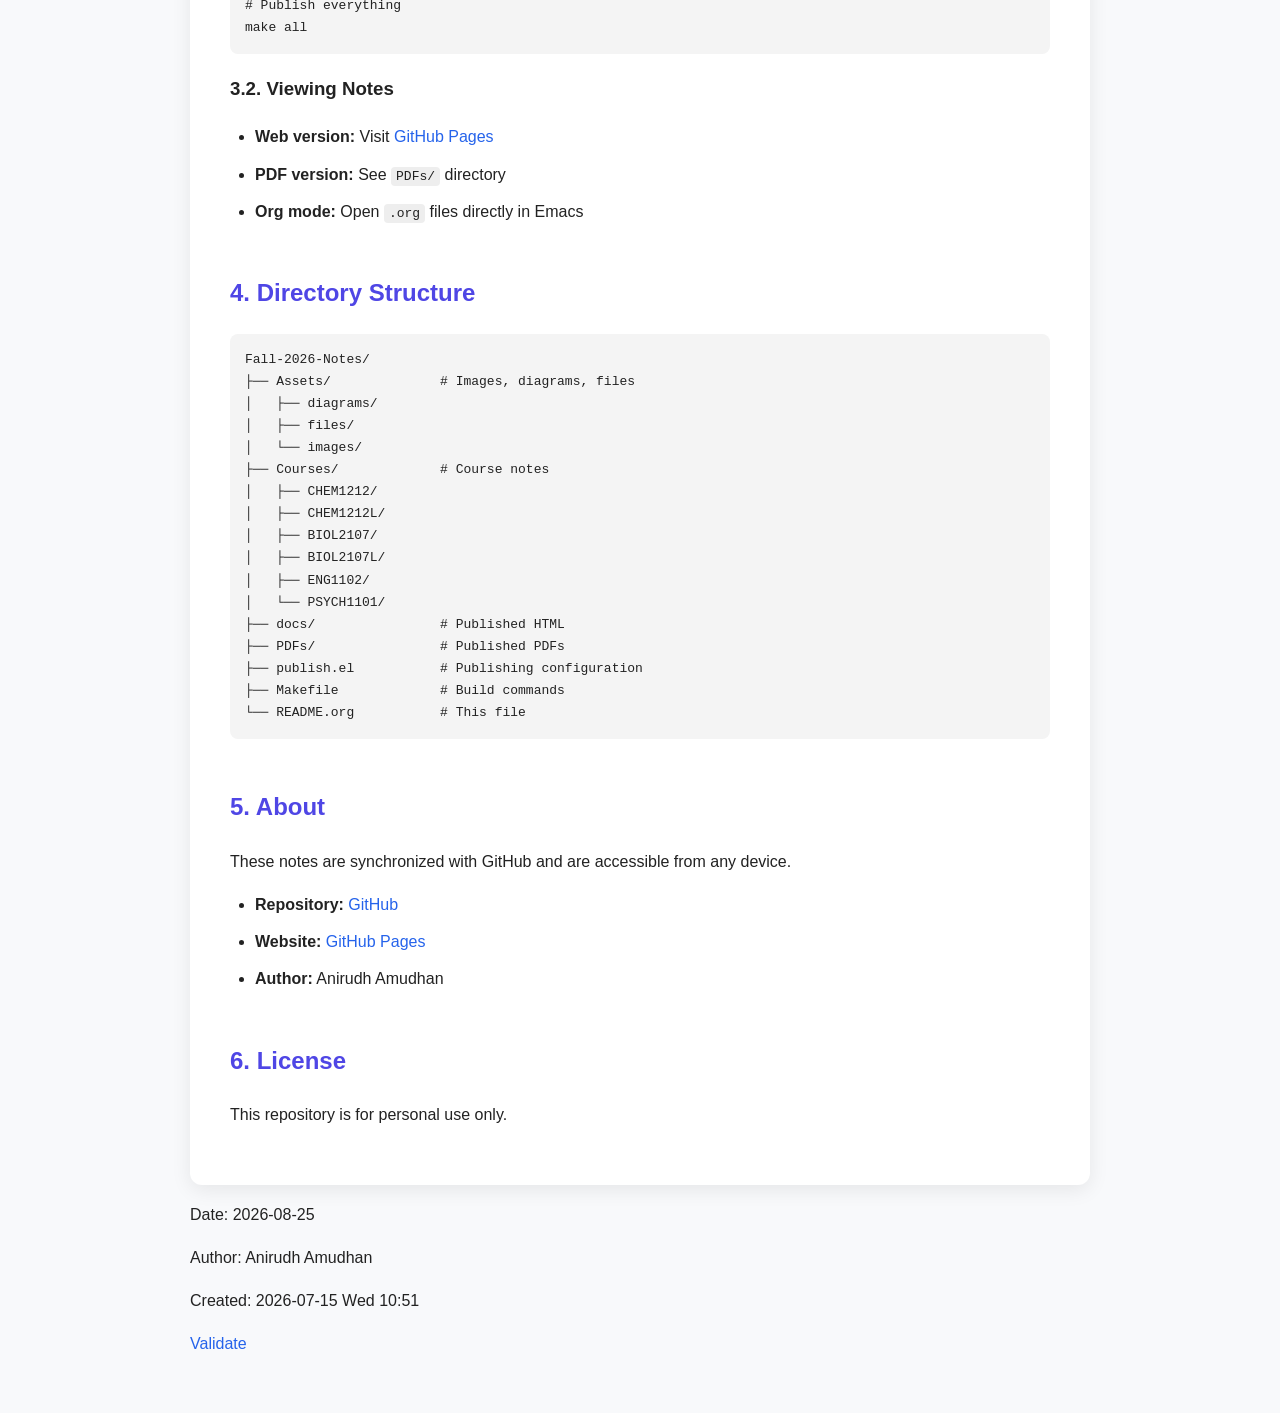
==== commit 2e662ff5: "Consolidate publishing and clean stray files - Merge publish-homepage.el into publish.el - Add clean" ====
--- a/docs/index.html
+++ b/docs/index.html
@@ -3,7 +3,7 @@
 "http://www.w3.org/TR/xhtml1/DTD/xhtml1-strict.dtd">
 <html xmlns="http://www.w3.org/1999/xhtml" lang="en" xml:lang="en">
 <head>
-<!-- 2026-07-15 Wed 10:35 -->
+<!-- 2026-07-15 Wed 10:51 -->
 <meta http-equiv="Content-Type" content="text/html;charset=utf-8" />
 <meta name="viewport" content="width=device-width, initial-scale=1" />
 <title>Fall 2026 Notes</title>
@@ -18,26 +18,26 @@
 <h2>Table of Contents</h2>
 <div id="text-table-of-contents" role="doc-toc">
 <ul>
-<li><a href="#orgc6f60c0">1. Welcome</a></li>
-<li><a href="#orga45af94">2. Courses</a>
+<li><a href="#org0ec78cd">1. Welcome</a></li>
+<li><a href="#orgaf1227a">2. Courses</a>
 <ul>
-<li><a href="#org72126eb">2.1. Fall 2026</a></li>
+<li><a href="#org92a6128">2.1. Fall 2026</a></li>
 </ul>
 </li>
-<li><a href="#org641904d">3. How to Use</a>
+<li><a href="#org7da5e33">3. How to Use</a>
 <ul>
-<li><a href="#org801814f">3.1. Publishing Notes</a></li>
-<li><a href="#org4b0f706">3.2. Viewing Notes</a></li>
+<li><a href="#orgdc44b7b">3.1. Publishing Notes</a></li>
+<li><a href="#org5a8fe0c">3.2. Viewing Notes</a></li>
 </ul>
 </li>
-<li><a href="#orgc5f446e">4. Directory Structure</a></li>
-<li><a href="#org8c2c9dd">5. About</a></li>
-<li><a href="#org0dc1239">6. License</a></li>
+<li><a href="#org81d35cf">4. Directory Structure</a></li>
+<li><a href="#org6e7f63d">5. About</a></li>
+<li><a href="#org80476c2">6. License</a></li>
 </ul>
 </div>
 </div>
-<div id="outline-container-orgc6f60c0" class="outline-2">
-<h2 id="orgc6f60c0"><span class="section-number-2">1.</span> Welcome</h2>
+<div id="outline-container-org0ec78cd" class="outline-2">
+<h2 id="org0ec78cd"><span class="section-number-2">1.</span> Welcome</h2>
 <div class="outline-text-2" id="text-1">
 <p>
 Welcome to my personal notes archive for Fall 2026.
@@ -48,12 +48,12 @@
 </p>
 </div>
 </div>
-<div id="outline-container-orga45af94" class="outline-2">
-<h2 id="orga45af94"><span class="section-number-2">2.</span> Courses</h2>
+<div id="outline-container-orgaf1227a" class="outline-2">
+<h2 id="orgaf1227a"><span class="section-number-2">2.</span> Courses</h2>
 <div class="outline-text-2" id="text-2">
 </div>
-<div id="outline-container-org72126eb" class="outline-3">
-<h3 id="org72126eb"><span class="section-number-3">2.1.</span> Fall 2026</h3>
+<div id="outline-container-org92a6128" class="outline-3">
+<h3 id="org92a6128"><span class="section-number-3">2.1.</span> Fall 2026</h3>
 <div class="outline-text-3" id="text-2-1">
 <ul class="org-ul">
 <li><a href="Courses/CHEM1212/index.html">CHEM 1212 - General Chemistry I</a></li>
@@ -66,12 +66,12 @@
 </div>
 </div>
 </div>
-<div id="outline-container-org641904d" class="outline-2">
-<h2 id="org641904d"><span class="section-number-2">3.</span> How to Use</h2>
+<div id="outline-container-org7da5e33" class="outline-2">
+<h2 id="org7da5e33"><span class="section-number-2">3.</span> How to Use</h2>
 <div class="outline-text-2" id="text-3">
 </div>
-<div id="outline-container-org801814f" class="outline-3">
-<h3 id="org801814f"><span class="section-number-3">3.1.</span> Publishing Notes</h3>
+<div id="outline-container-orgdc44b7b" class="outline-3">
+<h3 id="orgdc44b7b"><span class="section-number-3">3.1.</span> Publishing Notes</h3>
 <div class="outline-text-3" id="text-3-1">
 <p>
 To publish notes to HTML and PDF formats:
@@ -93,8 +93,8 @@
 </div>
 </div>
 </div>
-<div id="outline-container-org4b0f706" class="outline-3">
-<h3 id="org4b0f706"><span class="section-number-3">3.2.</span> Viewing Notes</h3>
+<div id="outline-container-org5a8fe0c" class="outline-3">
+<h3 id="org5a8fe0c"><span class="section-number-3">3.2.</span> Viewing Notes</h3>
 <div class="outline-text-3" id="text-3-2">
 <ul class="org-ul">
 <li><b>Web version:</b> Visit <a href="https://anirudhamudhan2008-sudo.github.io/Fall-2026-Notes/">GitHub Pages</a></li>
@@ -104,8 +104,8 @@
 </div>
 </div>
 </div>
-<div id="outline-container-orgc5f446e" class="outline-2">
-<h2 id="orgc5f446e"><span class="section-number-2">4.</span> Directory Structure</h2>
+<div id="outline-container-org81d35cf" class="outline-2">
+<h2 id="org81d35cf"><span class="section-number-2">4.</span> Directory Structure</h2>
 <div class="outline-text-2" id="text-4">
 <div class="org-src-container">
 <pre class="src src-nil">Fall-2026-Notes/
@@ -129,8 +129,8 @@
 </div>
 </div>
 </div>
-<div id="outline-container-org8c2c9dd" class="outline-2">
-<h2 id="org8c2c9dd"><span class="section-number-2">5.</span> About</h2>
+<div id="outline-container-org6e7f63d" class="outline-2">
+<h2 id="org6e7f63d"><span class="section-number-2">5.</span> About</h2>
 <div class="outline-text-2" id="text-5">
 <p>
 These notes are synchronized with GitHub and are accessible from any device.
@@ -143,8 +143,8 @@
 </ul>
 </div>
 </div>
-<div id="outline-container-org0dc1239" class="outline-2">
-<h2 id="org0dc1239"><span class="section-number-2">6.</span> License</h2>
+<div id="outline-container-org80476c2" class="outline-2">
+<h2 id="org80476c2"><span class="section-number-2">6.</span> License</h2>
 <div class="outline-text-2" id="text-6">
 <p>
 This repository is for personal use only.
@@ -155,7 +155,7 @@
 <div id="postamble" class="status">
 <p class="date">Date: 2026-08-25</p>
 <p class="author">Author: Anirudh Amudhan</p>
-<p class="date">Created: 2026-07-15 Wed 10:35</p>
+<p class="date">Created: 2026-07-15 Wed 10:51</p>
 <p class="validation"><a href="https://validator.w3.org/check?uri=referer">Validate</a></p>
 </div>
 </body>
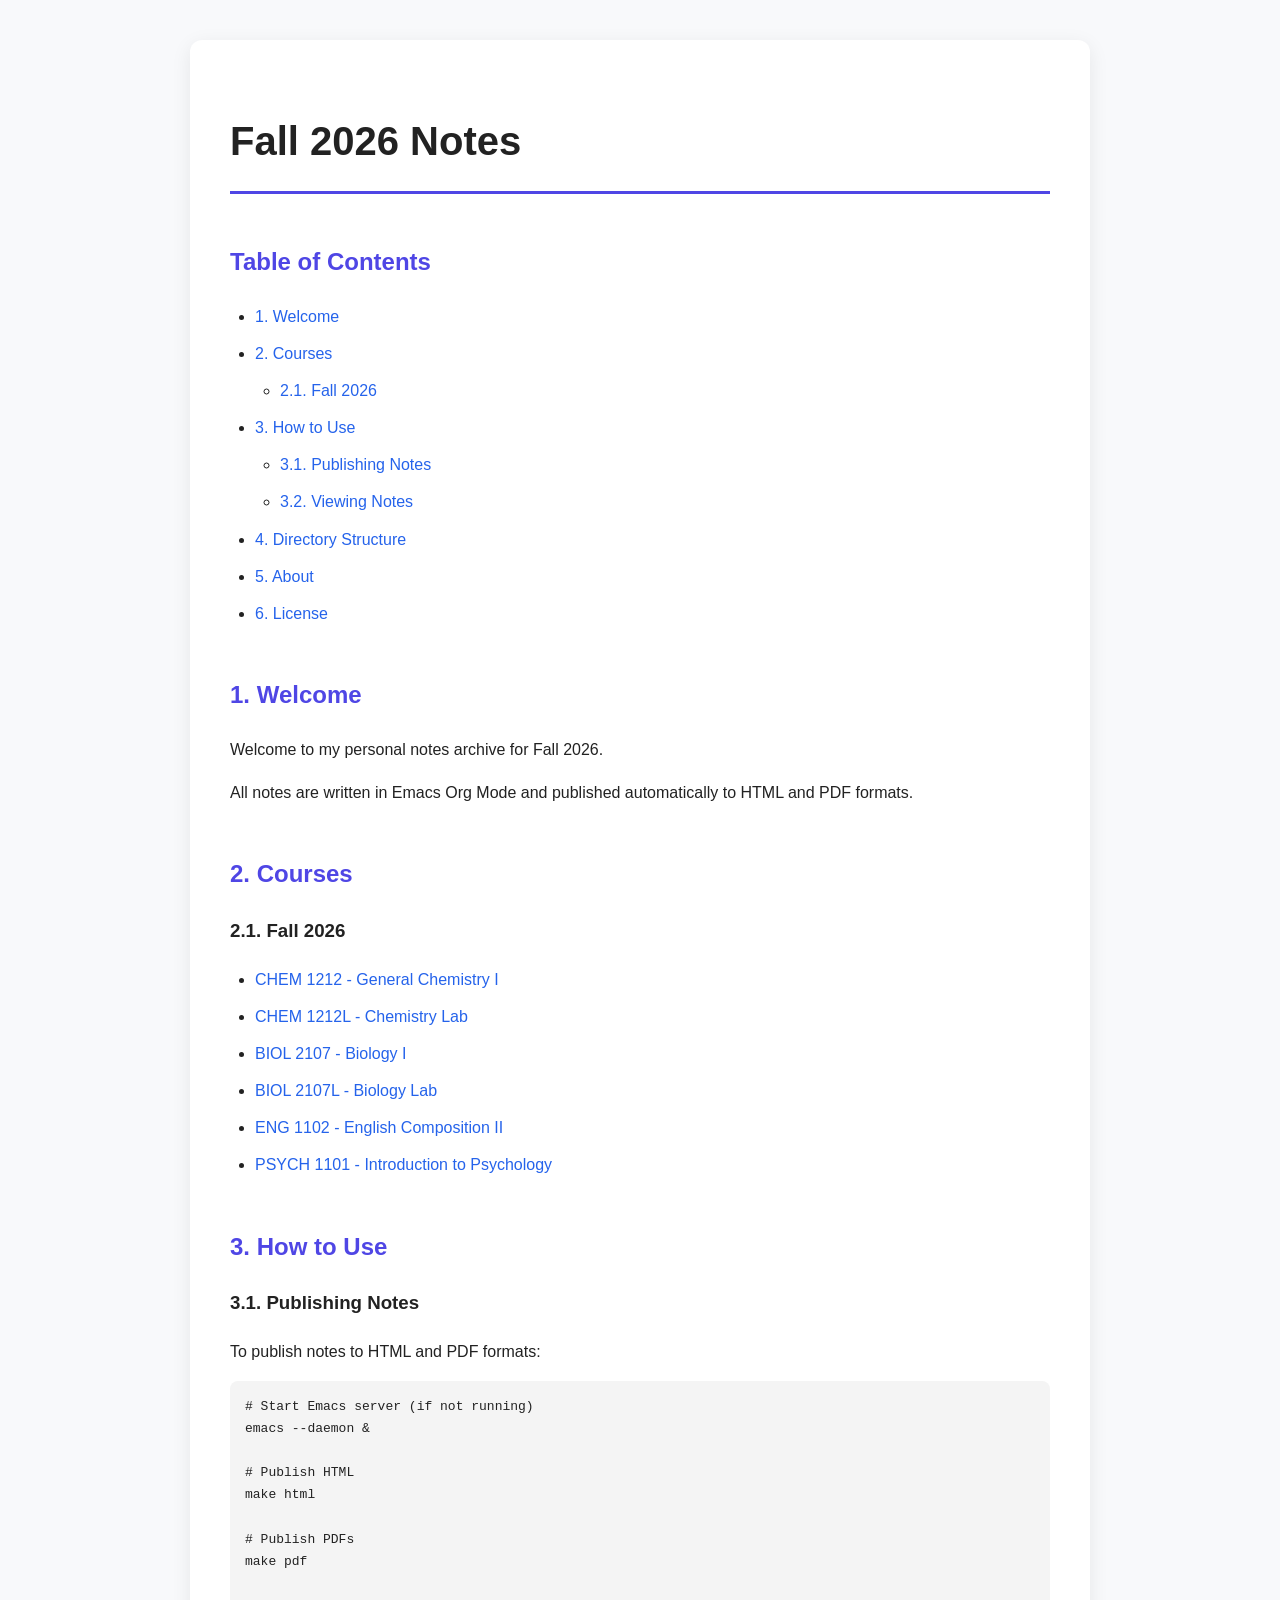
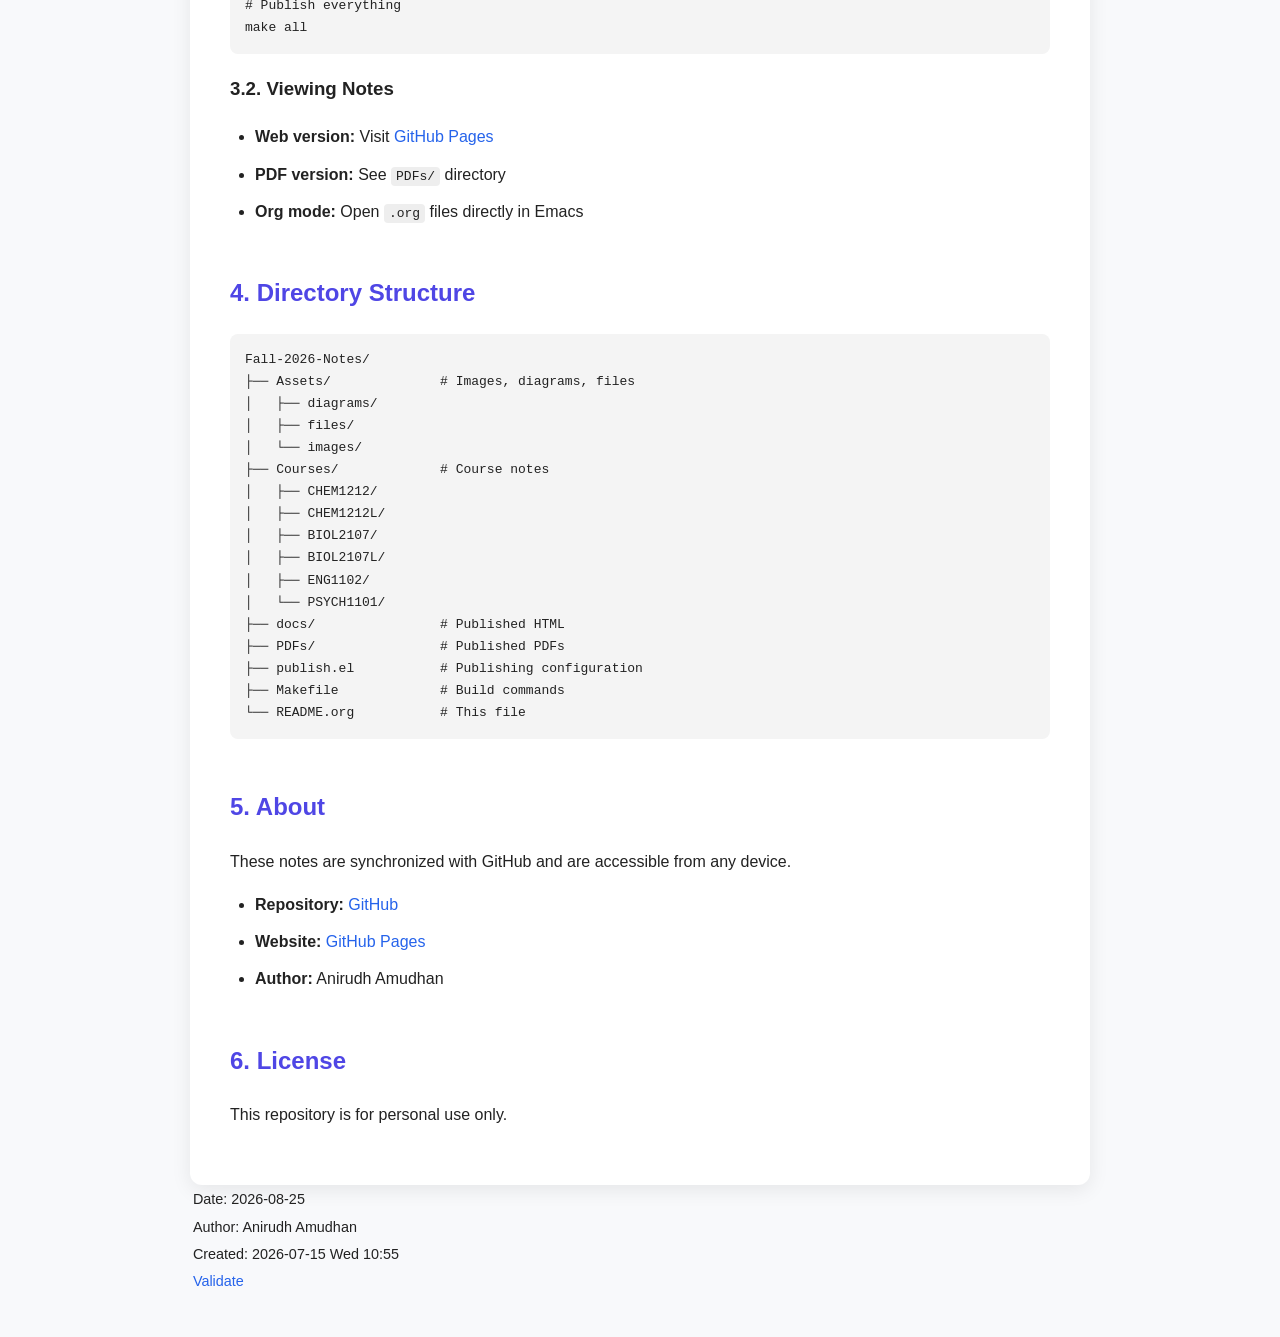
==== commit 04ef80ff: "Add dark mode toggle to all pages - CSS custom properties for light/dark themes - Toggle button (top" ====
--- a/docs/index.html
+++ b/docs/index.html
@@ -3,13 +3,13 @@
 "http://www.w3.org/TR/xhtml1/DTD/xhtml1-strict.dtd">
 <html xmlns="http://www.w3.org/1999/xhtml" lang="en" xml:lang="en">
 <head>
-<!-- 2026-07-15 Wed 10:51 -->
+<!-- 2026-07-15 Wed 10:55 -->
 <meta http-equiv="Content-Type" content="text/html;charset=utf-8" />
 <meta name="viewport" content="width=device-width, initial-scale=1" />
 <title>Fall 2026 Notes</title>
 <meta name="author" content="Anirudh Amudhan" />
 <meta name="generator" content="Org Mode" />
-<link rel="stylesheet" href="css/style.css" />
+<link rel="stylesheet" href="css/style.css" /><script src="js/darkmode.js"></script>
 </head>
 <body>
 <div id="content" class="content">
@@ -18,26 +18,26 @@
 <h2>Table of Contents</h2>
 <div id="text-table-of-contents" role="doc-toc">
 <ul>
-<li><a href="#org0ec78cd">1. Welcome</a></li>
-<li><a href="#orgaf1227a">2. Courses</a>
+<li><a href="#org8d1b639">1. Welcome</a></li>
+<li><a href="#org78a9490">2. Courses</a>
 <ul>
-<li><a href="#org92a6128">2.1. Fall 2026</a></li>
+<li><a href="#org1e0af26">2.1. Fall 2026</a></li>
 </ul>
 </li>
-<li><a href="#org7da5e33">3. How to Use</a>
+<li><a href="#orgd1e2a2b">3. How to Use</a>
 <ul>
-<li><a href="#orgdc44b7b">3.1. Publishing Notes</a></li>
-<li><a href="#org5a8fe0c">3.2. Viewing Notes</a></li>
+<li><a href="#org122642e">3.1. Publishing Notes</a></li>
+<li><a href="#org934d217">3.2. Viewing Notes</a></li>
 </ul>
 </li>
-<li><a href="#org81d35cf">4. Directory Structure</a></li>
-<li><a href="#org6e7f63d">5. About</a></li>
-<li><a href="#org80476c2">6. License</a></li>
+<li><a href="#orgf3a1b2e">4. Directory Structure</a></li>
+<li><a href="#orgf2f65c0">5. About</a></li>
+<li><a href="#orgfed2c96">6. License</a></li>
 </ul>
 </div>
 </div>
-<div id="outline-container-org0ec78cd" class="outline-2">
-<h2 id="org0ec78cd"><span class="section-number-2">1.</span> Welcome</h2>
+<div id="outline-container-org8d1b639" class="outline-2">
+<h2 id="org8d1b639"><span class="section-number-2">1.</span> Welcome</h2>
 <div class="outline-text-2" id="text-1">
 <p>
 Welcome to my personal notes archive for Fall 2026.
@@ -48,12 +48,12 @@
 </p>
 </div>
 </div>
-<div id="outline-container-orgaf1227a" class="outline-2">
-<h2 id="orgaf1227a"><span class="section-number-2">2.</span> Courses</h2>
+<div id="outline-container-org78a9490" class="outline-2">
+<h2 id="org78a9490"><span class="section-number-2">2.</span> Courses</h2>
 <div class="outline-text-2" id="text-2">
 </div>
-<div id="outline-container-org92a6128" class="outline-3">
-<h3 id="org92a6128"><span class="section-number-3">2.1.</span> Fall 2026</h3>
+<div id="outline-container-org1e0af26" class="outline-3">
+<h3 id="org1e0af26"><span class="section-number-3">2.1.</span> Fall 2026</h3>
 <div class="outline-text-3" id="text-2-1">
 <ul class="org-ul">
 <li><a href="Courses/CHEM1212/index.html">CHEM 1212 - General Chemistry I</a></li>
@@ -66,12 +66,12 @@
 </div>
 </div>
 </div>
-<div id="outline-container-org7da5e33" class="outline-2">
-<h2 id="org7da5e33"><span class="section-number-2">3.</span> How to Use</h2>
+<div id="outline-container-orgd1e2a2b" class="outline-2">
+<h2 id="orgd1e2a2b"><span class="section-number-2">3.</span> How to Use</h2>
 <div class="outline-text-2" id="text-3">
 </div>
-<div id="outline-container-orgdc44b7b" class="outline-3">
-<h3 id="orgdc44b7b"><span class="section-number-3">3.1.</span> Publishing Notes</h3>
+<div id="outline-container-org122642e" class="outline-3">
+<h3 id="org122642e"><span class="section-number-3">3.1.</span> Publishing Notes</h3>
 <div class="outline-text-3" id="text-3-1">
 <p>
 To publish notes to HTML and PDF formats:
@@ -93,8 +93,8 @@
 </div>
 </div>
 </div>
-<div id="outline-container-org5a8fe0c" class="outline-3">
-<h3 id="org5a8fe0c"><span class="section-number-3">3.2.</span> Viewing Notes</h3>
+<div id="outline-container-org934d217" class="outline-3">
+<h3 id="org934d217"><span class="section-number-3">3.2.</span> Viewing Notes</h3>
 <div class="outline-text-3" id="text-3-2">
 <ul class="org-ul">
 <li><b>Web version:</b> Visit <a href="https://anirudhamudhan2008-sudo.github.io/Fall-2026-Notes/">GitHub Pages</a></li>
@@ -104,8 +104,8 @@
 </div>
 </div>
 </div>
-<div id="outline-container-org81d35cf" class="outline-2">
-<h2 id="org81d35cf"><span class="section-number-2">4.</span> Directory Structure</h2>
+<div id="outline-container-orgf3a1b2e" class="outline-2">
+<h2 id="orgf3a1b2e"><span class="section-number-2">4.</span> Directory Structure</h2>
 <div class="outline-text-2" id="text-4">
 <div class="org-src-container">
 <pre class="src src-nil">Fall-2026-Notes/
@@ -129,8 +129,8 @@
 </div>
 </div>
 </div>
-<div id="outline-container-org6e7f63d" class="outline-2">
-<h2 id="org6e7f63d"><span class="section-number-2">5.</span> About</h2>
+<div id="outline-container-orgf2f65c0" class="outline-2">
+<h2 id="orgf2f65c0"><span class="section-number-2">5.</span> About</h2>
 <div class="outline-text-2" id="text-5">
 <p>
 These notes are synchronized with GitHub and are accessible from any device.
@@ -143,8 +143,8 @@
 </ul>
 </div>
 </div>
-<div id="outline-container-org80476c2" class="outline-2">
-<h2 id="org80476c2"><span class="section-number-2">6.</span> License</h2>
+<div id="outline-container-orgfed2c96" class="outline-2">
+<h2 id="orgfed2c96"><span class="section-number-2">6.</span> License</h2>
 <div class="outline-text-2" id="text-6">
 <p>
 This repository is for personal use only.
@@ -155,7 +155,7 @@
 <div id="postamble" class="status">
 <p class="date">Date: 2026-08-25</p>
 <p class="author">Author: Anirudh Amudhan</p>
-<p class="date">Created: 2026-07-15 Wed 10:51</p>
+<p class="date">Created: 2026-07-15 Wed 10:55</p>
 <p class="validation"><a href="https://validator.w3.org/check?uri=referer">Validate</a></p>
 </div>
 </body>
--- a/docs/css/style.css
+++ b/docs/css/style.css
@@ -1,33 +1,61 @@
+:root {
+    --bg: #f8f9fb;
+    --card-bg: white;
+    --text: #222;
+    --accent: #4f46e5;
+    --link: #2563eb;
+    --code-bg: #eeeeee;
+    --pre-bg: #f4f4f4;
+    --shadow: rgba(0,0,0,.08);
+    --toggle-bg: #e2e8f0;
+    --toggle-hover: #cbd5e1;
+}
+
+body.dark {
+    --bg: #0f172a;
+    --card-bg: #1e293b;
+    --text: #e2e8f0;
+    --accent: #818cf8;
+    --link: #60a5fa;
+    --code-bg: #334155;
+    --pre-bg: #1e293b;
+    --shadow: rgba(0,0,0,.4);
+    --toggle-bg: #334155;
+    --toggle-hover: #475569;
+}
+
 body {
     font-family: -apple-system, BlinkMacSystemFont, "Segoe UI", sans-serif;
     max-width: 900px;
     margin: auto;
     padding: 40px;
-    background: #f8f9fb;
-    color: #222;
+    background: var(--bg);
+    color: var(--text);
     line-height: 1.7;
+    transition: background 0.3s, color 0.3s;
 }
 
 #content {
-    background: white;
+    background: var(--card-bg);
     padding: 40px;
     border-radius: 12px;
-    box-shadow: 0 5px 20px rgba(0,0,0,.08);
+    box-shadow: 0 5px 20px var(--shadow);
+    transition: background 0.3s, box-shadow 0.3s;
 }
 
 h1 {
     font-size: 2.5em;
-    border-bottom: 3px solid #4f46e5;
+    border-bottom: 3px solid var(--accent);
     padding-bottom: .4em;
 }
 
 h2 {
-    color: #4f46e5;
+    color: var(--accent);
     margin-top: 2em;
 }
 
 a {
-    color: #2563eb;
+    color: var(--link);
     text-decoration: none;
 }
 
@@ -44,14 +72,46 @@
 }
 
 pre {
-    background: #f4f4f4;
+    background: var(--pre-bg);
     padding: 15px;
     border-radius: 8px;
     overflow-x: auto;
 }
 
 code {
-    background: #eeeeee;
+    background: var(--code-bg);
     padding: 2px 5px;
     border-radius: 4px;
 }
+
+/* Dark mode toggle button */
+#dark-toggle {
+    position: fixed;
+    top: 20px;
+    right: 20px;
+    width: 44px;
+    height: 44px;
+    border-radius: 50%;
+    border: none;
+    cursor: pointer;
+    font-size: 20px;
+    background: var(--toggle-bg);
+    color: var(--text);
+    display: flex;
+    align-items: center;
+    justify-content: center;
+    transition: background 0.3s, transform 0.2s;
+    z-index: 1000;
+    box-shadow: 0 2px 8px var(--shadow);
+}
+
+#dark-toggle:hover {
+    background: var(--toggle-hover);
+    transform: scale(1.1);
+}
+
+/* Postamble styling */
+#postamble p {
+    font-size: 90%;
+    margin: .2em;
+}
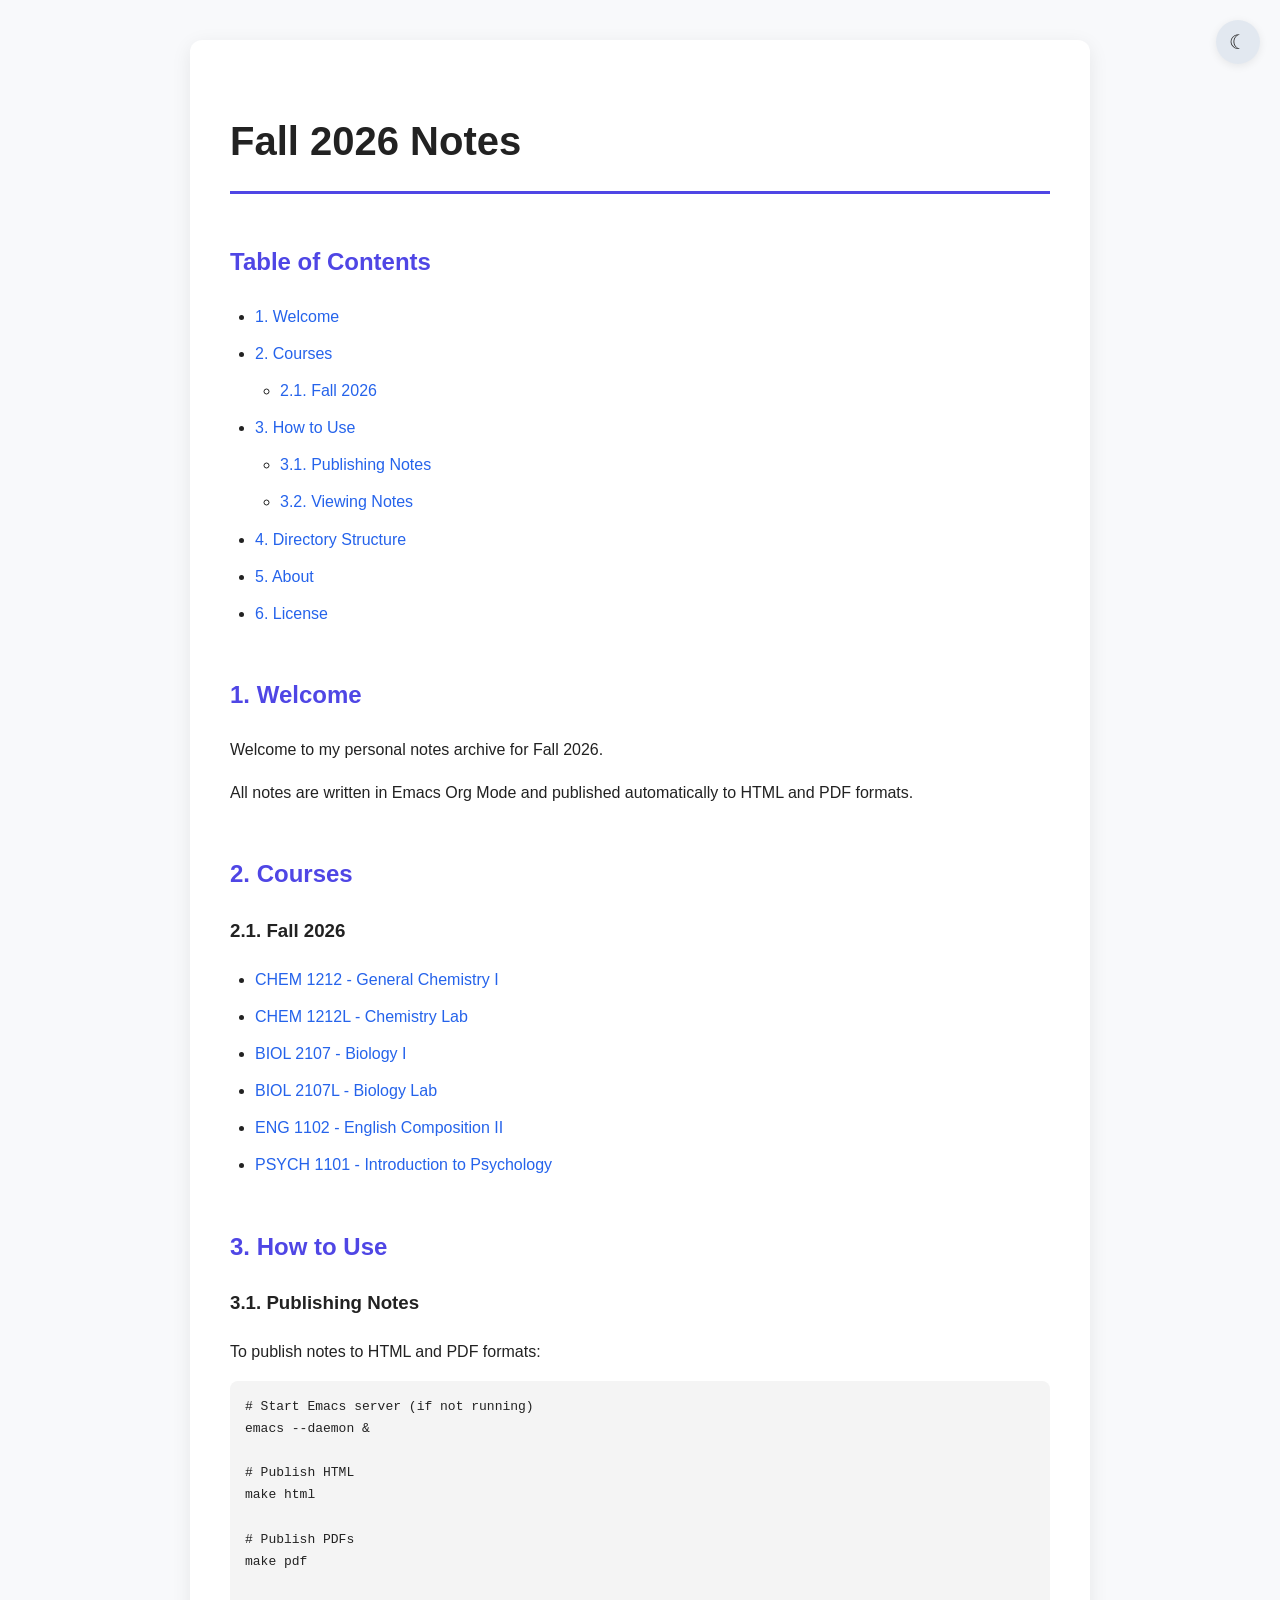
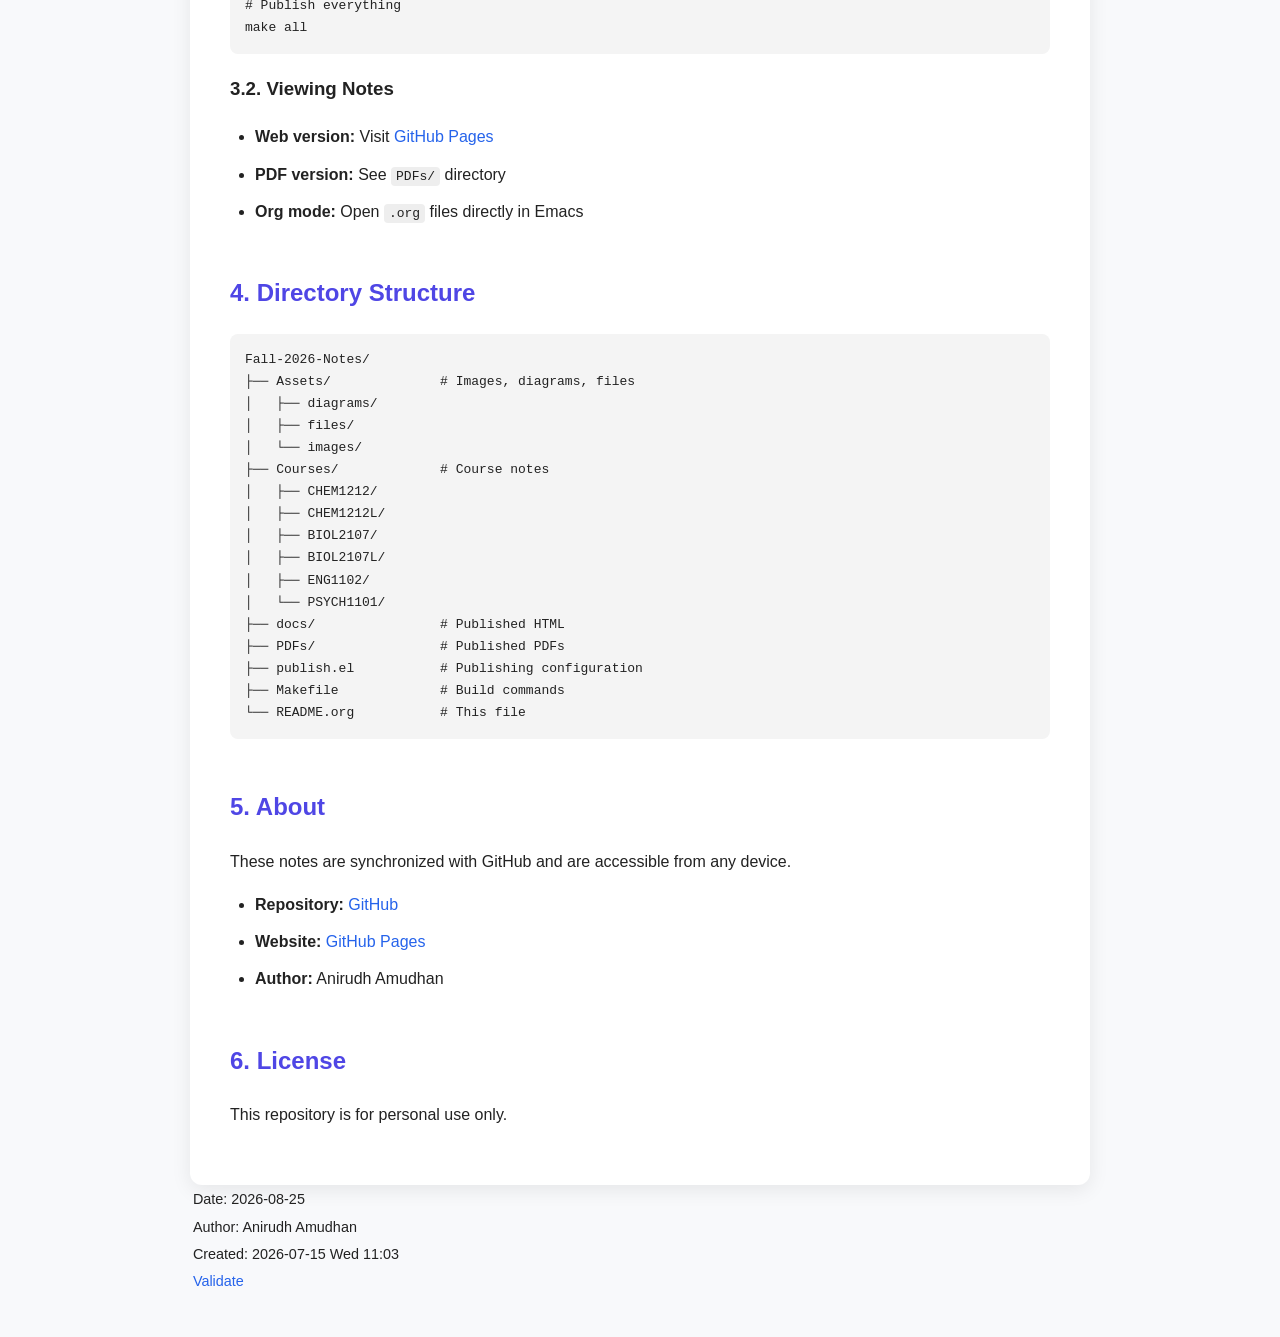
==== commit a8a4299c: "Fix CSS/JS paths for course pages - use ../../ prefix" ====
--- a/docs/index.html
+++ b/docs/index.html
@@ -3,7 +3,7 @@
 "http://www.w3.org/TR/xhtml1/DTD/xhtml1-strict.dtd">
 <html xmlns="http://www.w3.org/1999/xhtml" lang="en" xml:lang="en">
 <head>
-<!-- 2026-07-15 Wed 10:55 -->
+<!-- 2026-07-15 Wed 11:03 -->
 <meta http-equiv="Content-Type" content="text/html;charset=utf-8" />
 <meta name="viewport" content="width=device-width, initial-scale=1" />
 <title>Fall 2026 Notes</title>
@@ -18,26 +18,26 @@
 <h2>Table of Contents</h2>
 <div id="text-table-of-contents" role="doc-toc">
 <ul>
-<li><a href="#org8d1b639">1. Welcome</a></li>
-<li><a href="#org78a9490">2. Courses</a>
+<li><a href="#orgf65beb1">1. Welcome</a></li>
+<li><a href="#orgd7e060e">2. Courses</a>
 <ul>
-<li><a href="#org1e0af26">2.1. Fall 2026</a></li>
+<li><a href="#org4feb45c">2.1. Fall 2026</a></li>
 </ul>
 </li>
-<li><a href="#orgd1e2a2b">3. How to Use</a>
+<li><a href="#org7297c90">3. How to Use</a>
 <ul>
-<li><a href="#org122642e">3.1. Publishing Notes</a></li>
-<li><a href="#org934d217">3.2. Viewing Notes</a></li>
+<li><a href="#org7e074fd">3.1. Publishing Notes</a></li>
+<li><a href="#org98c8e58">3.2. Viewing Notes</a></li>
 </ul>
 </li>
-<li><a href="#orgf3a1b2e">4. Directory Structure</a></li>
-<li><a href="#orgf2f65c0">5. About</a></li>
-<li><a href="#orgfed2c96">6. License</a></li>
+<li><a href="#org989937e">4. Directory Structure</a></li>
+<li><a href="#orge1848d8">5. About</a></li>
+<li><a href="#org87d326d">6. License</a></li>
 </ul>
 </div>
 </div>
-<div id="outline-container-org8d1b639" class="outline-2">
-<h2 id="org8d1b639"><span class="section-number-2">1.</span> Welcome</h2>
+<div id="outline-container-orgf65beb1" class="outline-2">
+<h2 id="orgf65beb1"><span class="section-number-2">1.</span> Welcome</h2>
 <div class="outline-text-2" id="text-1">
 <p>
 Welcome to my personal notes archive for Fall 2026.
@@ -48,12 +48,12 @@
 </p>
 </div>
 </div>
-<div id="outline-container-org78a9490" class="outline-2">
-<h2 id="org78a9490"><span class="section-number-2">2.</span> Courses</h2>
+<div id="outline-container-orgd7e060e" class="outline-2">
+<h2 id="orgd7e060e"><span class="section-number-2">2.</span> Courses</h2>
 <div class="outline-text-2" id="text-2">
 </div>
-<div id="outline-container-org1e0af26" class="outline-3">
-<h3 id="org1e0af26"><span class="section-number-3">2.1.</span> Fall 2026</h3>
+<div id="outline-container-org4feb45c" class="outline-3">
+<h3 id="org4feb45c"><span class="section-number-3">2.1.</span> Fall 2026</h3>
 <div class="outline-text-3" id="text-2-1">
 <ul class="org-ul">
 <li><a href="Courses/CHEM1212/index.html">CHEM 1212 - General Chemistry I</a></li>
@@ -66,12 +66,12 @@
 </div>
 </div>
 </div>
-<div id="outline-container-orgd1e2a2b" class="outline-2">
-<h2 id="orgd1e2a2b"><span class="section-number-2">3.</span> How to Use</h2>
+<div id="outline-container-org7297c90" class="outline-2">
+<h2 id="org7297c90"><span class="section-number-2">3.</span> How to Use</h2>
 <div class="outline-text-2" id="text-3">
 </div>
-<div id="outline-container-org122642e" class="outline-3">
-<h3 id="org122642e"><span class="section-number-3">3.1.</span> Publishing Notes</h3>
+<div id="outline-container-org7e074fd" class="outline-3">
+<h3 id="org7e074fd"><span class="section-number-3">3.1.</span> Publishing Notes</h3>
 <div class="outline-text-3" id="text-3-1">
 <p>
 To publish notes to HTML and PDF formats:
@@ -93,8 +93,8 @@
 </div>
 </div>
 </div>
-<div id="outline-container-org934d217" class="outline-3">
-<h3 id="org934d217"><span class="section-number-3">3.2.</span> Viewing Notes</h3>
+<div id="outline-container-org98c8e58" class="outline-3">
+<h3 id="org98c8e58"><span class="section-number-3">3.2.</span> Viewing Notes</h3>
 <div class="outline-text-3" id="text-3-2">
 <ul class="org-ul">
 <li><b>Web version:</b> Visit <a href="https://anirudhamudhan2008-sudo.github.io/Fall-2026-Notes/">GitHub Pages</a></li>
@@ -104,8 +104,8 @@
 </div>
 </div>
 </div>
-<div id="outline-container-orgf3a1b2e" class="outline-2">
-<h2 id="orgf3a1b2e"><span class="section-number-2">4.</span> Directory Structure</h2>
+<div id="outline-container-org989937e" class="outline-2">
+<h2 id="org989937e"><span class="section-number-2">4.</span> Directory Structure</h2>
 <div class="outline-text-2" id="text-4">
 <div class="org-src-container">
 <pre class="src src-nil">Fall-2026-Notes/
@@ -129,8 +129,8 @@
 </div>
 </div>
 </div>
-<div id="outline-container-orgf2f65c0" class="outline-2">
-<h2 id="orgf2f65c0"><span class="section-number-2">5.</span> About</h2>
+<div id="outline-container-orge1848d8" class="outline-2">
+<h2 id="orge1848d8"><span class="section-number-2">5.</span> About</h2>
 <div class="outline-text-2" id="text-5">
 <p>
 These notes are synchronized with GitHub and are accessible from any device.
@@ -143,8 +143,8 @@
 </ul>
 </div>
 </div>
-<div id="outline-container-orgfed2c96" class="outline-2">
-<h2 id="orgfed2c96"><span class="section-number-2">6.</span> License</h2>
+<div id="outline-container-org87d326d" class="outline-2">
+<h2 id="org87d326d"><span class="section-number-2">6.</span> License</h2>
 <div class="outline-text-2" id="text-6">
 <p>
 This repository is for personal use only.
@@ -155,7 +155,7 @@
 <div id="postamble" class="status">
 <p class="date">Date: 2026-08-25</p>
 <p class="author">Author: Anirudh Amudhan</p>
-<p class="date">Created: 2026-07-15 Wed 10:55</p>
+<p class="date">Created: 2026-07-15 Wed 11:03</p>
 <p class="validation"><a href="https://validator.w3.org/check?uri=referer">Validate</a></p>
 </div>
 </body>
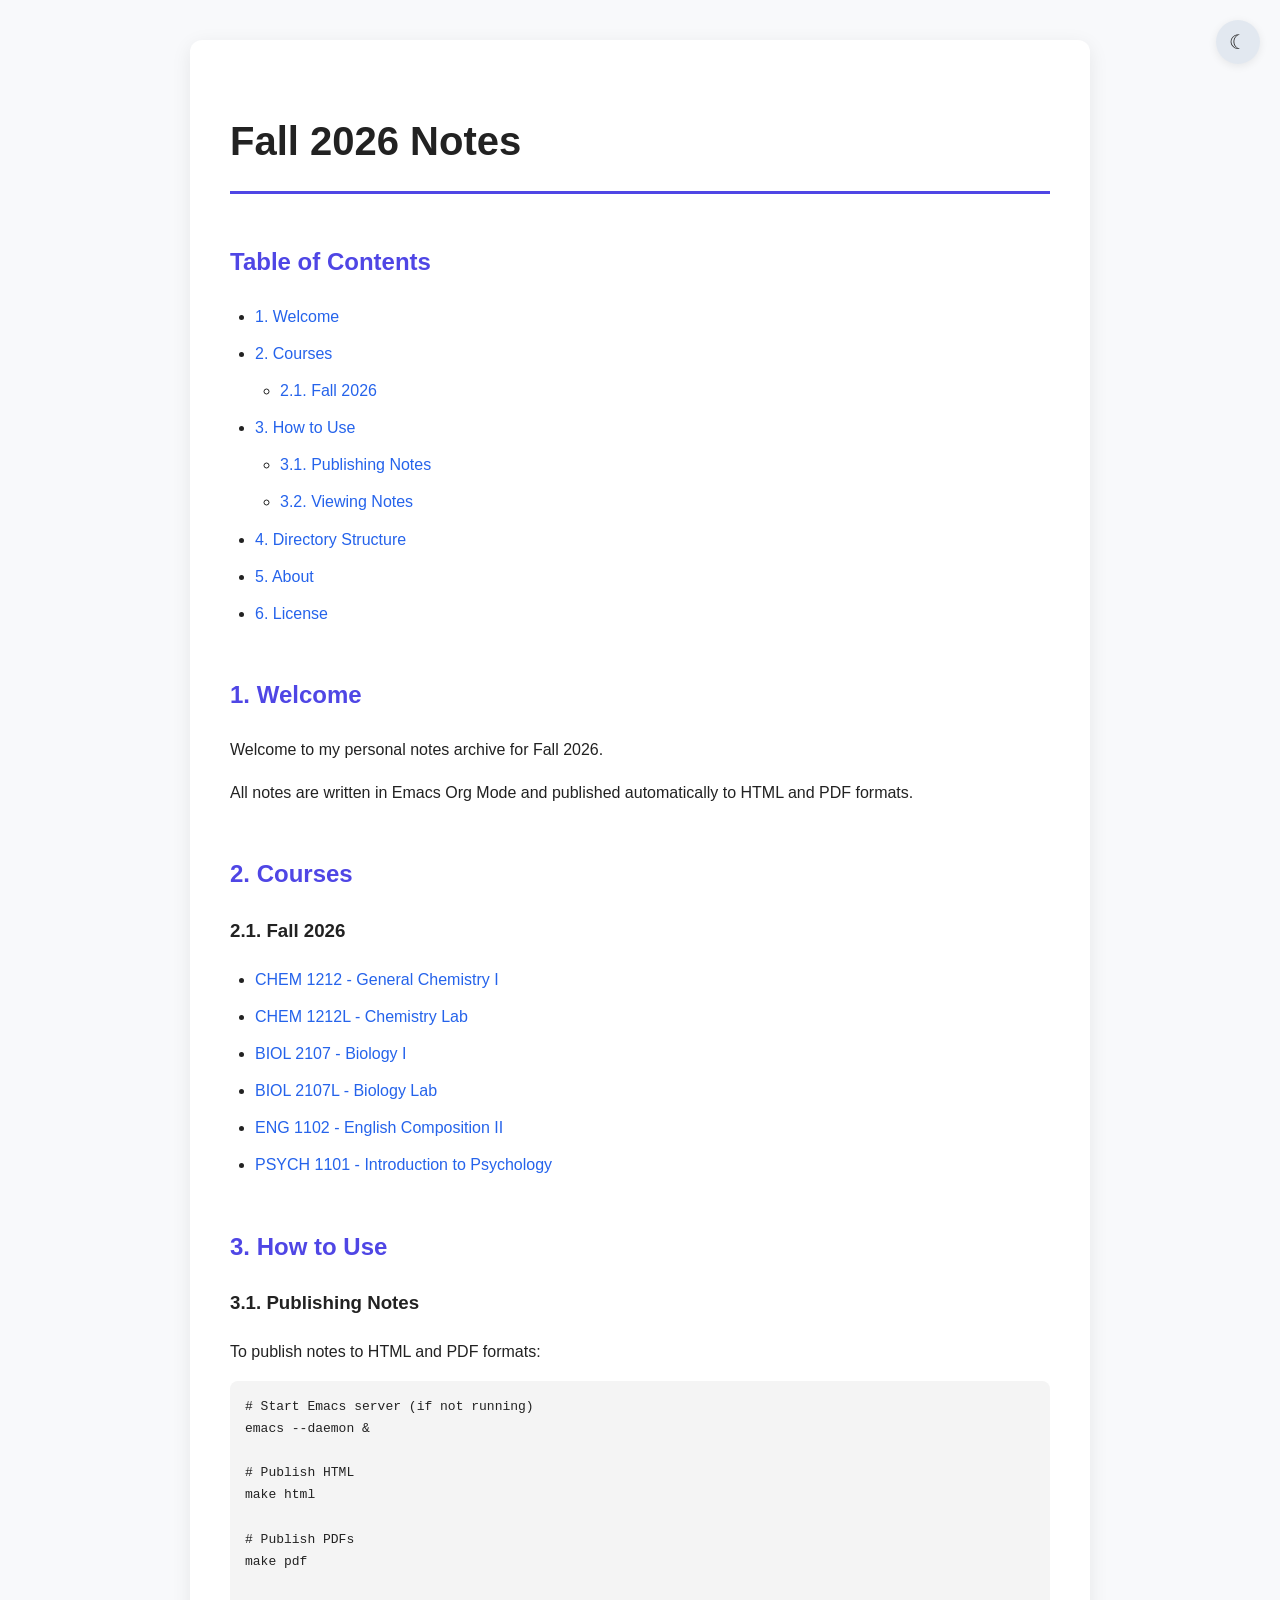
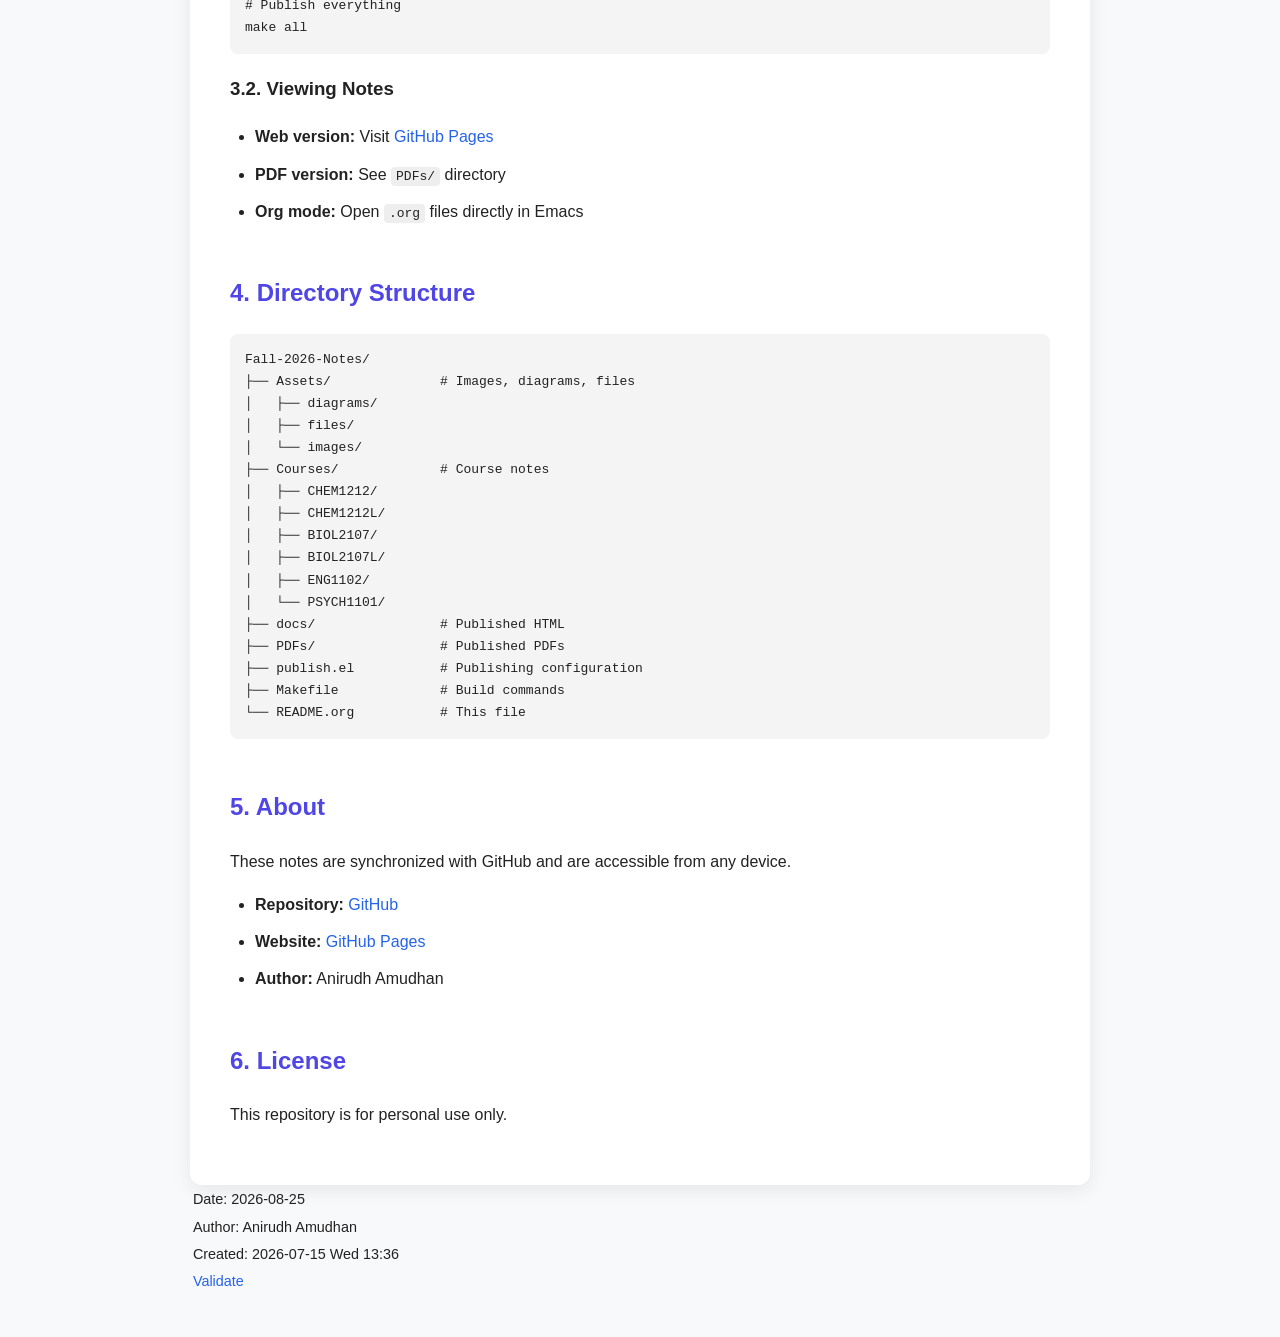
==== commit e82c976c: "my first notes test" ====
--- a/docs/index.html
+++ b/docs/index.html
@@ -3,7 +3,7 @@
 "http://www.w3.org/TR/xhtml1/DTD/xhtml1-strict.dtd">
 <html xmlns="http://www.w3.org/1999/xhtml" lang="en" xml:lang="en">
 <head>
-<!-- 2026-07-15 Wed 11:03 -->
+<!-- 2026-07-15 Wed 13:36 -->
 <meta http-equiv="Content-Type" content="text/html;charset=utf-8" />
 <meta name="viewport" content="width=device-width, initial-scale=1" />
 <title>Fall 2026 Notes</title>
@@ -18,26 +18,26 @@
 <h2>Table of Contents</h2>
 <div id="text-table-of-contents" role="doc-toc">
 <ul>
-<li><a href="#orgf65beb1">1. Welcome</a></li>
-<li><a href="#orgd7e060e">2. Courses</a>
+<li><a href="#orgd9fdf85">1. Welcome</a></li>
+<li><a href="#orgc53c667">2. Courses</a>
 <ul>
-<li><a href="#org4feb45c">2.1. Fall 2026</a></li>
+<li><a href="#orgcf66f1f">2.1. Fall 2026</a></li>
 </ul>
 </li>
-<li><a href="#org7297c90">3. How to Use</a>
+<li><a href="#orgce2cd64">3. How to Use</a>
 <ul>
-<li><a href="#org7e074fd">3.1. Publishing Notes</a></li>
-<li><a href="#org98c8e58">3.2. Viewing Notes</a></li>
+<li><a href="#org5e419f2">3.1. Publishing Notes</a></li>
+<li><a href="#orged9c660">3.2. Viewing Notes</a></li>
 </ul>
 </li>
-<li><a href="#org989937e">4. Directory Structure</a></li>
-<li><a href="#orge1848d8">5. About</a></li>
-<li><a href="#org87d326d">6. License</a></li>
+<li><a href="#orge1acf03">4. Directory Structure</a></li>
+<li><a href="#org6fc222a">5. About</a></li>
+<li><a href="#orga5a53af">6. License</a></li>
 </ul>
 </div>
 </div>
-<div id="outline-container-orgf65beb1" class="outline-2">
-<h2 id="orgf65beb1"><span class="section-number-2">1.</span> Welcome</h2>
+<div id="outline-container-orgd9fdf85" class="outline-2">
+<h2 id="orgd9fdf85"><span class="section-number-2">1.</span> Welcome</h2>
 <div class="outline-text-2" id="text-1">
 <p>
 Welcome to my personal notes archive for Fall 2026.
@@ -48,12 +48,12 @@
 </p>
 </div>
 </div>
-<div id="outline-container-orgd7e060e" class="outline-2">
-<h2 id="orgd7e060e"><span class="section-number-2">2.</span> Courses</h2>
+<div id="outline-container-orgc53c667" class="outline-2">
+<h2 id="orgc53c667"><span class="section-number-2">2.</span> Courses</h2>
 <div class="outline-text-2" id="text-2">
 </div>
-<div id="outline-container-org4feb45c" class="outline-3">
-<h3 id="org4feb45c"><span class="section-number-3">2.1.</span> Fall 2026</h3>
+<div id="outline-container-orgcf66f1f" class="outline-3">
+<h3 id="orgcf66f1f"><span class="section-number-3">2.1.</span> Fall 2026</h3>
 <div class="outline-text-3" id="text-2-1">
 <ul class="org-ul">
 <li><a href="Courses/CHEM1212/index.html">CHEM 1212 - General Chemistry I</a></li>
@@ -66,12 +66,12 @@
 </div>
 </div>
 </div>
-<div id="outline-container-org7297c90" class="outline-2">
-<h2 id="org7297c90"><span class="section-number-2">3.</span> How to Use</h2>
+<div id="outline-container-orgce2cd64" class="outline-2">
+<h2 id="orgce2cd64"><span class="section-number-2">3.</span> How to Use</h2>
 <div class="outline-text-2" id="text-3">
 </div>
-<div id="outline-container-org7e074fd" class="outline-3">
-<h3 id="org7e074fd"><span class="section-number-3">3.1.</span> Publishing Notes</h3>
+<div id="outline-container-org5e419f2" class="outline-3">
+<h3 id="org5e419f2"><span class="section-number-3">3.1.</span> Publishing Notes</h3>
 <div class="outline-text-3" id="text-3-1">
 <p>
 To publish notes to HTML and PDF formats:
@@ -93,8 +93,8 @@
 </div>
 </div>
 </div>
-<div id="outline-container-org98c8e58" class="outline-3">
-<h3 id="org98c8e58"><span class="section-number-3">3.2.</span> Viewing Notes</h3>
+<div id="outline-container-orged9c660" class="outline-3">
+<h3 id="orged9c660"><span class="section-number-3">3.2.</span> Viewing Notes</h3>
 <div class="outline-text-3" id="text-3-2">
 <ul class="org-ul">
 <li><b>Web version:</b> Visit <a href="https://anirudhamudhan2008-sudo.github.io/Fall-2026-Notes/">GitHub Pages</a></li>
@@ -104,8 +104,8 @@
 </div>
 </div>
 </div>
-<div id="outline-container-org989937e" class="outline-2">
-<h2 id="org989937e"><span class="section-number-2">4.</span> Directory Structure</h2>
+<div id="outline-container-orge1acf03" class="outline-2">
+<h2 id="orge1acf03"><span class="section-number-2">4.</span> Directory Structure</h2>
 <div class="outline-text-2" id="text-4">
 <div class="org-src-container">
 <pre class="src src-nil">Fall-2026-Notes/
@@ -129,8 +129,8 @@
 </div>
 </div>
 </div>
-<div id="outline-container-orge1848d8" class="outline-2">
-<h2 id="orge1848d8"><span class="section-number-2">5.</span> About</h2>
+<div id="outline-container-org6fc222a" class="outline-2">
+<h2 id="org6fc222a"><span class="section-number-2">5.</span> About</h2>
 <div class="outline-text-2" id="text-5">
 <p>
 These notes are synchronized with GitHub and are accessible from any device.
@@ -143,8 +143,8 @@
 </ul>
 </div>
 </div>
-<div id="outline-container-org87d326d" class="outline-2">
-<h2 id="org87d326d"><span class="section-number-2">6.</span> License</h2>
+<div id="outline-container-orga5a53af" class="outline-2">
+<h2 id="orga5a53af"><span class="section-number-2">6.</span> License</h2>
 <div class="outline-text-2" id="text-6">
 <p>
 This repository is for personal use only.
@@ -155,7 +155,7 @@
 <div id="postamble" class="status">
 <p class="date">Date: 2026-08-25</p>
 <p class="author">Author: Anirudh Amudhan</p>
-<p class="date">Created: 2026-07-15 Wed 11:03</p>
+<p class="date">Created: 2026-07-15 Wed 13:36</p>
 <p class="validation"><a href="https://validator.w3.org/check?uri=referer">Validate</a></p>
 </div>
 </body>
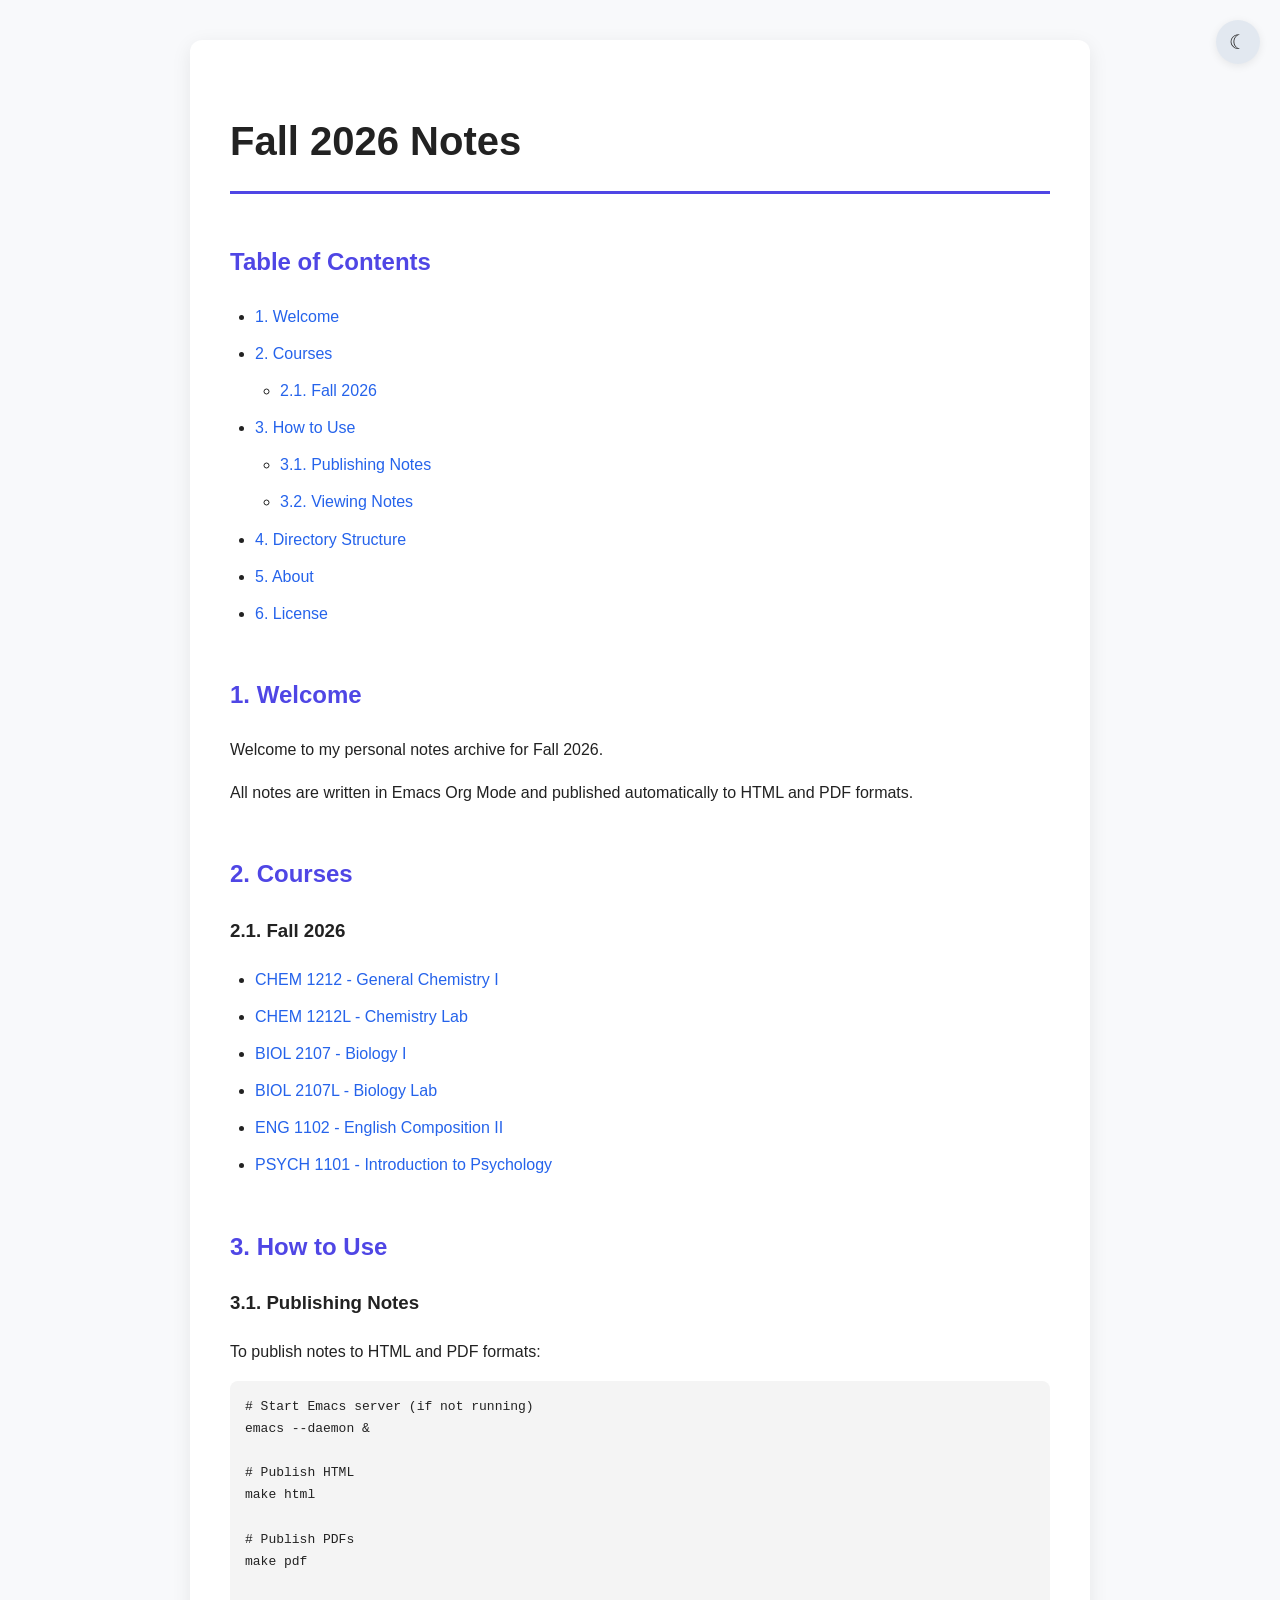
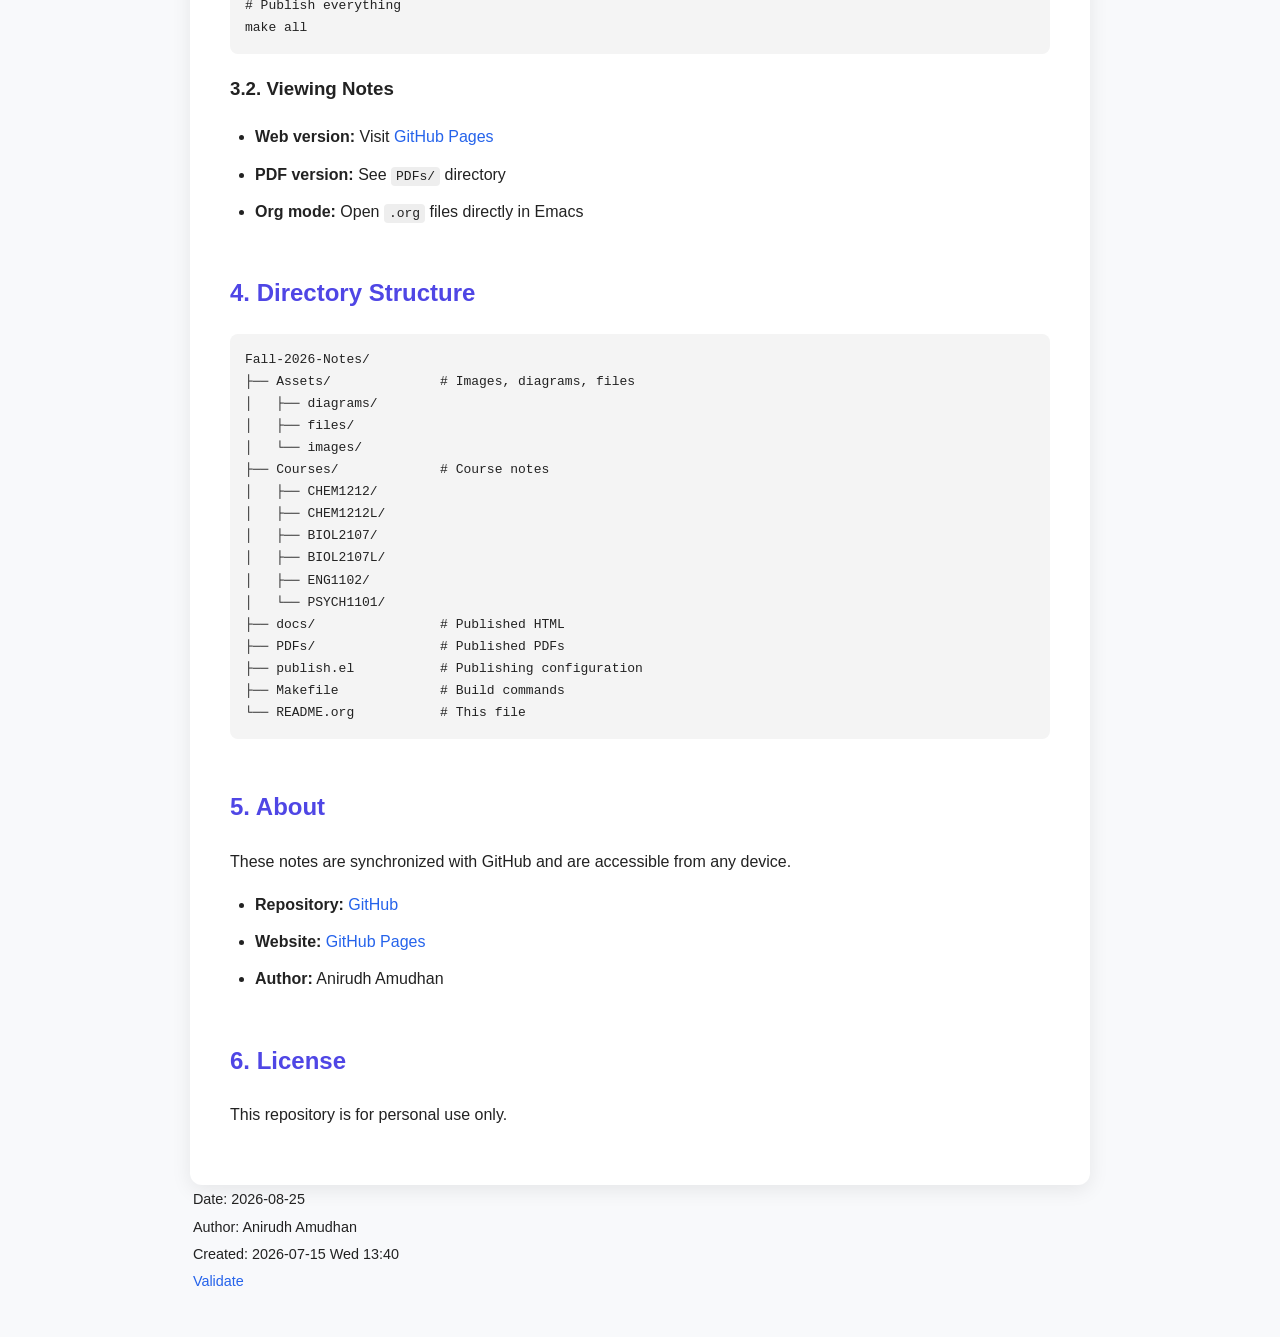
==== commit ba246c79: "BIOL 2107 notes edit" ====
--- a/docs/index.html
+++ b/docs/index.html
@@ -3,7 +3,7 @@
 "http://www.w3.org/TR/xhtml1/DTD/xhtml1-strict.dtd">
 <html xmlns="http://www.w3.org/1999/xhtml" lang="en" xml:lang="en">
 <head>
-<!-- 2026-07-15 Wed 13:36 -->
+<!-- 2026-07-15 Wed 13:40 -->
 <meta http-equiv="Content-Type" content="text/html;charset=utf-8" />
 <meta name="viewport" content="width=device-width, initial-scale=1" />
 <title>Fall 2026 Notes</title>
@@ -18,26 +18,26 @@
 <h2>Table of Contents</h2>
 <div id="text-table-of-contents" role="doc-toc">
 <ul>
-<li><a href="#orgd9fdf85">1. Welcome</a></li>
-<li><a href="#orgc53c667">2. Courses</a>
+<li><a href="#org1a8f774">1. Welcome</a></li>
+<li><a href="#orgc63bf02">2. Courses</a>
 <ul>
-<li><a href="#orgcf66f1f">2.1. Fall 2026</a></li>
+<li><a href="#org538da4f">2.1. Fall 2026</a></li>
 </ul>
 </li>
-<li><a href="#orgce2cd64">3. How to Use</a>
+<li><a href="#orgd441765">3. How to Use</a>
 <ul>
-<li><a href="#org5e419f2">3.1. Publishing Notes</a></li>
-<li><a href="#orged9c660">3.2. Viewing Notes</a></li>
+<li><a href="#orgad2ef9c">3.1. Publishing Notes</a></li>
+<li><a href="#orgfba31dc">3.2. Viewing Notes</a></li>
 </ul>
 </li>
-<li><a href="#orge1acf03">4. Directory Structure</a></li>
-<li><a href="#org6fc222a">5. About</a></li>
-<li><a href="#orga5a53af">6. License</a></li>
+<li><a href="#org6121a6c">4. Directory Structure</a></li>
+<li><a href="#orgc7160e0">5. About</a></li>
+<li><a href="#orge3a3df2">6. License</a></li>
 </ul>
 </div>
 </div>
-<div id="outline-container-orgd9fdf85" class="outline-2">
-<h2 id="orgd9fdf85"><span class="section-number-2">1.</span> Welcome</h2>
+<div id="outline-container-org1a8f774" class="outline-2">
+<h2 id="org1a8f774"><span class="section-number-2">1.</span> Welcome</h2>
 <div class="outline-text-2" id="text-1">
 <p>
 Welcome to my personal notes archive for Fall 2026.
@@ -48,12 +48,12 @@
 </p>
 </div>
 </div>
-<div id="outline-container-orgc53c667" class="outline-2">
-<h2 id="orgc53c667"><span class="section-number-2">2.</span> Courses</h2>
+<div id="outline-container-orgc63bf02" class="outline-2">
+<h2 id="orgc63bf02"><span class="section-number-2">2.</span> Courses</h2>
 <div class="outline-text-2" id="text-2">
 </div>
-<div id="outline-container-orgcf66f1f" class="outline-3">
-<h3 id="orgcf66f1f"><span class="section-number-3">2.1.</span> Fall 2026</h3>
+<div id="outline-container-org538da4f" class="outline-3">
+<h3 id="org538da4f"><span class="section-number-3">2.1.</span> Fall 2026</h3>
 <div class="outline-text-3" id="text-2-1">
 <ul class="org-ul">
 <li><a href="Courses/CHEM1212/index.html">CHEM 1212 - General Chemistry I</a></li>
@@ -66,12 +66,12 @@
 </div>
 </div>
 </div>
-<div id="outline-container-orgce2cd64" class="outline-2">
-<h2 id="orgce2cd64"><span class="section-number-2">3.</span> How to Use</h2>
+<div id="outline-container-orgd441765" class="outline-2">
+<h2 id="orgd441765"><span class="section-number-2">3.</span> How to Use</h2>
 <div class="outline-text-2" id="text-3">
 </div>
-<div id="outline-container-org5e419f2" class="outline-3">
-<h3 id="org5e419f2"><span class="section-number-3">3.1.</span> Publishing Notes</h3>
+<div id="outline-container-orgad2ef9c" class="outline-3">
+<h3 id="orgad2ef9c"><span class="section-number-3">3.1.</span> Publishing Notes</h3>
 <div class="outline-text-3" id="text-3-1">
 <p>
 To publish notes to HTML and PDF formats:
@@ -93,8 +93,8 @@
 </div>
 </div>
 </div>
-<div id="outline-container-orged9c660" class="outline-3">
-<h3 id="orged9c660"><span class="section-number-3">3.2.</span> Viewing Notes</h3>
+<div id="outline-container-orgfba31dc" class="outline-3">
+<h3 id="orgfba31dc"><span class="section-number-3">3.2.</span> Viewing Notes</h3>
 <div class="outline-text-3" id="text-3-2">
 <ul class="org-ul">
 <li><b>Web version:</b> Visit <a href="https://anirudhamudhan2008-sudo.github.io/Fall-2026-Notes/">GitHub Pages</a></li>
@@ -104,8 +104,8 @@
 </div>
 </div>
 </div>
-<div id="outline-container-orge1acf03" class="outline-2">
-<h2 id="orge1acf03"><span class="section-number-2">4.</span> Directory Structure</h2>
+<div id="outline-container-org6121a6c" class="outline-2">
+<h2 id="org6121a6c"><span class="section-number-2">4.</span> Directory Structure</h2>
 <div class="outline-text-2" id="text-4">
 <div class="org-src-container">
 <pre class="src src-nil">Fall-2026-Notes/
@@ -129,8 +129,8 @@
 </div>
 </div>
 </div>
-<div id="outline-container-org6fc222a" class="outline-2">
-<h2 id="org6fc222a"><span class="section-number-2">5.</span> About</h2>
+<div id="outline-container-orgc7160e0" class="outline-2">
+<h2 id="orgc7160e0"><span class="section-number-2">5.</span> About</h2>
 <div class="outline-text-2" id="text-5">
 <p>
 These notes are synchronized with GitHub and are accessible from any device.
@@ -143,8 +143,8 @@
 </ul>
 </div>
 </div>
-<div id="outline-container-orga5a53af" class="outline-2">
-<h2 id="orga5a53af"><span class="section-number-2">6.</span> License</h2>
+<div id="outline-container-orge3a3df2" class="outline-2">
+<h2 id="orge3a3df2"><span class="section-number-2">6.</span> License</h2>
 <div class="outline-text-2" id="text-6">
 <p>
 This repository is for personal use only.
@@ -155,7 +155,7 @@
 <div id="postamble" class="status">
 <p class="date">Date: 2026-08-25</p>
 <p class="author">Author: Anirudh Amudhan</p>
-<p class="date">Created: 2026-07-15 Wed 13:36</p>
+<p class="date">Created: 2026-07-15 Wed 13:40</p>
 <p class="validation"><a href="https://validator.w3.org/check?uri=referer">Validate</a></p>
 </div>
 </body>
